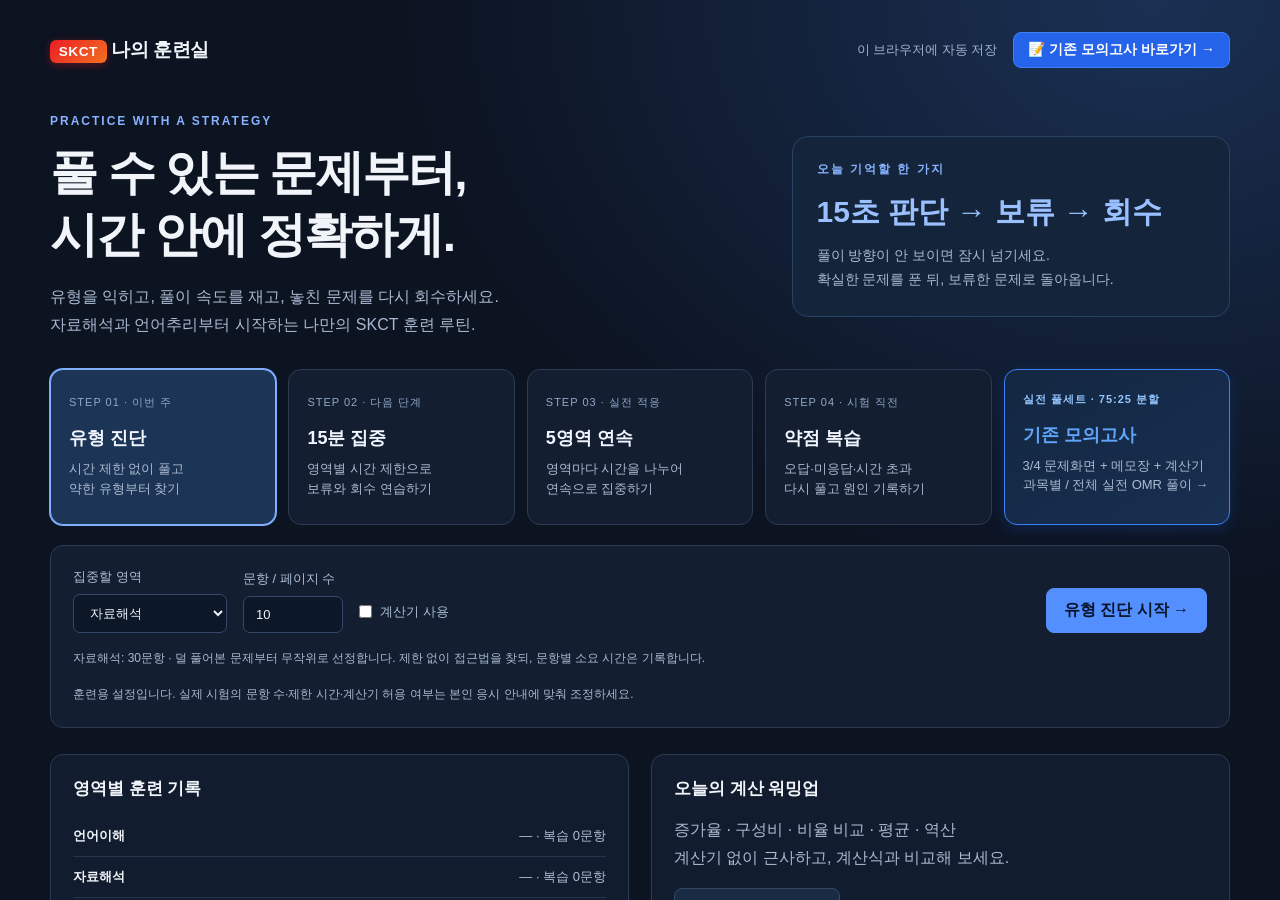
==== index.html @ 33e0b248 "feat: 메모장 옆 그림판(화이트보드) 탭 및 드로잉 기능 추가" ====
<!DOCTYPE html>
<html lang="ko">
<head>
  <meta charset="UTF-8">
  <meta name="viewport" content="width=device-width, initial-scale=1.0">
  <title>SKCT 훈련실 · 진단부터 시간 전략까지</title>
  <meta name="description" content="SKCT 유형 진단, 15분 집중 훈련, 문항별 풀이시간 기록과 보류·회수·오답 복습">
  <link rel="stylesheet" href="style.css">
  <link rel="stylesheet" href="training.css">
</head>
<body>
  <div id="app-container">
    <!-- Top Global Header -->
    <header id="main-header">
      <div class="header-left">
        <div class="logo-area">
          <span class="logo-badge">SKCT</span>
          <h1 class="logo-title">온라인 실전 풀이관</h1>
        </div>
        <div class="section-selector-wrapper">
          <label for="section-select" class="sr-only">과목 선택</label>
          <select id="section-select">
            <!-- Populated via JS -->
          </select>
        </div>
      </div>

      <div class="header-center">
        <div class="q-progress-badge">
          <span class="q-label">문제</span>
          <span id="current-q-num" class="q-number">01</span>
          <span class="q-total">/ <span id="total-q-num">48</span></span>
        </div>

        <div class="timer-card" id="timer-box">
          <span class="timer-icon">⏱️</span>
          <span id="timer-display" class="timer-digits">25:00</span>
          <button id="timer-toggle-btn" class="timer-btn" title="타이머 일시정지/시작">⏸️</button>
          <button id="timer-reset-btn" class="timer-btn" title="타이머 리셋">🔄</button>
        </div>
      </div>

      <div class="header-right">
        <button id="flag-btn" class="header-action-btn flag-btn" title="나중에 다시 볼 문제로 표시">
          <span class="flag-icon">★</span>
          <span class="flag-text">검토 표시</span>
        </button>

        <button id="omr-drawer-toggle" class="header-action-btn omr-toggle-btn">
          <span class="omr-icon">📋</span>
          <span>OMR 현황 (<span id="omr-answered-count">0</span>/<span id="omr-total-count">48</span>)</span>
        </button>

        <button id="submit-exam-btn" class="header-action-btn submit-btn">
          <span class="submit-icon">✅</span>
          <span>제출 및 자동 채점</span>
        </button>
      </div>
    </header>

    <!-- Main Workspace: 75% Left, 25% Right Split -->
    <main id="workspace">
      <!-- 75% Question Area -->
      <section id="question-panel" class="workspace-col-75">
        <!-- Question Toolbar -->
        <div class="q-top-bar">
          <div class="q-category-tag">
            <span id="q-category-text">언어이해 · 출제예상문제</span>
          </div>

          <div class="q-zoom-controls">
            <button id="zoom-out-btn" class="zoom-btn" title="축소">－</button>
            <span id="zoom-level-text">100%</span>
            <button id="zoom-in-btn" class="zoom-btn" title="확대">＋</button>
            <button id="zoom-fit-width" class="zoom-btn text-btn">너비 맞춤</button>
            <button id="zoom-fit-page" class="zoom-btn text-btn">원래 크기</button>
          </div>

          <div class="review-status-tag" id="review-status-tag" style="display: none;">
            <span id="review-status-badge" class="badge-result">정답 확인</span>
          </div>
        </div>

        <!-- Question Viewport -->
        <div id="q-viewport" class="q-viewport">
          <div id="q-image-container" class="q-image-container">
            <img id="question-image" src="" alt="SKCT 문제 이미지" loading="eager">
          </div>
        </div>

        <!-- Answer & Navigation Bar (Bottom of 75% area) -->
        <footer id="q-footer">
          <div class="omr-options-bar">
            <span class="omr-bar-title">정답 마킹:</span>
            <div class="options-group">
              <button class="opt-btn" data-val="1">
                <span class="opt-num">①</span>
                <span class="opt-key">키 1</span>
              </button>
              <button class="opt-btn" data-val="2">
                <span class="opt-num">②</span>
                <span class="opt-key">키 2</span>
              </button>
              <button class="opt-btn" data-val="3">
                <span class="opt-num">③</span>
                <span class="opt-key">키 3</span>
              </button>
              <button class="opt-btn" data-val="4">
                <span class="opt-num">④</span>
                <span class="opt-key">키 4</span>
              </button>
              <button class="opt-btn" data-val="5">
                <span class="opt-num">⑤</span>
                <span class="opt-key">키 5</span>
              </button>
            </div>
            <button id="clear-ans-btn" class="clear-ans-btn" title="답안 선택 해제 (Space/Delete)">답안 취소</button>
          </div>

          <div class="q-nav-actions">
            <button id="prev-q-btn" class="nav-btn prev-btn">
              <span class="nav-arrow">◀</span> 이전 문제
            </button>
            <button id="view-sol-btn" class="nav-btn sol-btn" style="display: none;">
              📖 상세 해설 보기
            </button>
            <button id="next-q-btn" class="nav-btn next-btn">
              다음 문제 <span class="nav-arrow">▶</span>
            </button>
          </div>
        </footer>
      </section>

      <!-- 25% Side Panel (Top: Notepad, Bottom: Calculator) -->
      <aside id="side-panel" class="workspace-col-25">
        <!-- Top Half: Notepad & Paint Canvas (메모장 & 그림판) -->
        <div id="notepad-container" class="side-half">
          <!-- Top Tab Bar: Memo vs Paint Switcher -->
          <div class="side-top-tabs" role="tablist">
            <button id="side-tab-memo" class="side-top-tab active" role="tab" aria-selected="true" aria-controls="memo-panel-view">
              📝 메모장
            </button>
            <button id="side-tab-paint" class="side-top-tab" role="tab" aria-selected="false" aria-controls="paint-panel-view">
              🎨 그림판
            </button>
          </div>

          <!-- Memo View Panel -->
          <div id="memo-panel-view" class="tool-view-panel">
            <div class="side-header">
              <div class="notepad-tabs">
                <button id="tab-q-memo" class="tab-btn active" data-tab="question">
                  📝 문제별 메모 (<span id="memo-q-num">1</span>)
                </button>
                <button id="tab-global-memo" class="tab-btn" data-tab="global">
                  📒 공통 연습장
                </button>
              </div>
              <div class="notepad-actions">
                <button id="notepad-font-dec" class="tool-icon-btn" title="글자 작게">A-</button>
                <button id="notepad-font-inc" class="tool-icon-btn" title="글자 크게">A+</button>
                <button id="notepad-copy-btn" class="tool-icon-btn" title="메모 복사">📋</button>
                <button id="notepad-clear-btn" class="tool-icon-btn" title="메모 지우기">🗑️</button>
              </div>
            </div>
            <div class="notepad-body">
              <textarea id="notepad-textarea" placeholder="여기에 풀이 과정, 조건 표, 메모를 자유롭게 작성하세요. (문제 이동 시 자동 저장됩니다)"></textarea>
            </div>
            <div class="side-footer-status">
              <span id="notepad-save-indicator" class="save-status">💾 자동 저장됨</span>
              <span id="notepad-char-count" class="char-count">0자</span>
            </div>
          </div>

          <!-- Paint / Drawing Board View Panel -->
          <div id="paint-panel-view" class="tool-view-panel" style="display: none;">
            <div class="paint-sub-header">
              <div class="paint-tabs">
                <button id="tab-q-paint" class="tab-btn active" data-tab="question">
                  🎯 문제별 (<span id="paint-q-num">1</span>)
                </button>
                <button id="tab-global-paint" class="tab-btn" data-tab="global">
                  📋 공통 스케치
                </button>
              </div>
              <div class="paint-quick-actions">
                <button id="paint-undo-btn" class="tool-icon-btn" title="되돌리기 (Ctrl+Z)">↩️ 되돌리기</button>
                <button id="paint-clear-btn" class="tool-icon-btn" title="전체 지우기">🗑️ 지우기</button>
              </div>
            </div>

            <div class="paint-toolbar">
              <div class="paint-tool-group">
                <button id="paint-tool-pen" class="paint-tool-btn active" data-tool="pen" title="펜 (P)">✏️</button>
                <button id="paint-tool-highlighter" class="paint-tool-btn" data-tool="highlighter" title="형광펜 (H)">🖍️</button>
                <button id="paint-tool-eraser" class="paint-tool-btn" data-tool="eraser" title="지우개 (E)">🧹</button>
              </div>

              <div class="paint-divider-v"></div>

              <div class="paint-colors-group">
                <button class="color-dot active" data-color="#0f172a" style="background:#0f172a;" title="검정"></button>
                <button class="color-dot" data-color="#2563eb" style="background:#2563eb;" title="파랑"></button>
                <button class="color-dot" data-color="#dc2626" style="background:#dc2626;" title="빨강"></button>
                <button class="color-dot" data-color="#facc15" style="background:#facc15;" title="형광노랑"></button>
                <button class="color-dot" data-color="#10b981" style="background:#10b981;" title="초록"></button>
              </div>

              <div class="paint-divider-v"></div>

              <div class="paint-sizes-group">
                <button class="size-btn" data-size="1.5" title="얇게">
                  <span class="size-indicator" style="width:3px; height:3px;"></span>
                </button>
                <button class="size-btn active" data-size="3" title="보통">
                  <span class="size-indicator" style="width:6px; height:6px;"></span>
                </button>
                <button class="size-btn" data-size="7" title="두껍게">
                  <span class="size-indicator" style="width:10px; height:10px;"></span>
                </button>
              </div>
            </div>

            <div class="paint-canvas-container" id="paint-canvas-wrapper">
              <canvas id="paint-canvas"></canvas>
            </div>

            <div class="side-footer-status">
              <span id="paint-save-indicator" class="save-status">💾 드로잉 자동 저장</span>
              <span id="paint-mode-label" class="char-count">✏️ 펜 · 3px</span>
            </div>
          </div>
        </div>

        <!-- Horizontal Resizer Divider -->
        <div class="side-divider" id="side-divider"></div>

        <!-- Bottom Half: Calculator (계산기) -->
        <div id="calculator-container" class="side-half">
          <div class="side-header calc-header">
            <div class="calc-title">
              <span class="calc-icon">🧮</span>
              <span>온라인 계산기</span>
              <span class="calc-numpad-badge" title="숫자패드(0~9) 및 수식(+ - * / Enter) 연동">⌨️ 키패드 연동</span>
            </div>
            <div class="calc-top-tools">
              <button id="calc-history-toggle" class="calc-small-btn" title="계산 기록 열기/닫기">📜 기록</button>
              <button id="calc-clear-history" class="calc-small-btn" title="기록 초기화">기록 삭제</button>
            </div>
          </div>

          <div class="calc-display-area">
            <div id="calc-expression" class="calc-expr">&nbsp;</div>
            <div id="calc-screen" class="calc-screen">0</div>
          </div>

          <!-- Calculator Keypad Grid -->
          <div class="calc-keypad">
            <!-- Row 1: Memory & Clear -->
            <button class="c-key op-key" data-action="mc">MC</button>
            <button class="c-key op-key" data-action="mr">MR</button>
            <button class="c-key op-key" data-action="m-plus">M+</button>
            <button class="c-key op-key" data-action="m-minus">M-</button>
            <button class="c-key clear-key" data-action="ce">CE</button>
            <button class="c-key clear-key" data-action="c">C</button>

            <!-- Row 2: Scientific & Div -->
            <button class="c-key fn-key" data-action="paren-open">(</button>
            <button class="c-key fn-key" data-action="paren-close">)</button>
            <button class="c-key fn-key" data-action="recip" title="역수 (1/x)">1/x</button>
            <button class="c-key fn-key" data-action="sqr" title="제곱 (x²)">x²</button>
            <button class="c-key fn-key" data-action="sqrt" title="제곱근 (√x)">√</button>
            <button class="c-key op-key" data-action="div">÷</button>

            <!-- Row 3: 7 8 9 Mult -->
            <button class="c-key num-key" data-val="7">7</button>
            <button class="c-key num-key" data-val="8">8</button>
            <button class="c-key num-key" data-val="9">9</button>
            <button class="c-key op-key" data-action="mult">×</button>
            <button class="c-key fn-key" data-action="pct">%</button>
            <button class="c-key clear-key" data-action="backspace">⌫</button>

            <!-- Row 4: 4 5 6 Sub -->
            <button class="c-key num-key" data-val="4">4</button>
            <button class="c-key num-key" data-val="5">5</button>
            <button class="c-key num-key" data-val="6">6</button>
            <button class="c-key op-key" data-action="sub">-</button>
            <button class="c-key num-key" data-val="00">00</button>
            <button class="c-key fn-key" data-action="neg">±</button>

            <!-- Row 5: 1 2 3 Add -->
            <button class="c-key num-key" data-val="1">1</button>
            <button class="c-key num-key" data-val="2">2</button>
            <button class="c-key num-key" data-val="3">3</button>
            <button class="c-key op-key" data-action="add">+</button>
            <button class="c-key num-key" data-val="0">0</button>
            <button class="c-key num-key" data-val=".">.</button>

            <!-- Equal Key spanning -->
            <button class="c-key equals-key" data-action="equals">=</button>
          </div>

          <!-- Slide-out Calculation History Tape -->
          <div id="calc-history-drawer" class="calc-history-drawer">
            <div class="history-title">계산 기록</div>
            <div id="calc-history-list" class="history-list">
              <div class="empty-history">계산 기록이 없습니다.</div>
            </div>
          </div>
        </div>
      </aside>
    </main>

    <!-- OMR Quick Navigation Drawer (Modal/Flyout) -->
    <div id="omr-drawer" class="omr-flyout">
      <div class="omr-drawer-header">
        <h3>📋 전체 문항 OMR 답안 현황</h3>
        <button id="close-omr-btn" class="close-btn">&times;</button>
      </div>
      <div class="omr-legend">
        <span class="legend-item"><span class="legend-dot answered"></span> 마킹 완료</span>
        <span class="legend-item"><span class="legend-dot unanswered"></span> 미응답</span>
        <span class="legend-item"><span class="legend-dot flagged"></span> 검토 표시</span>
      </div>
      <div id="omr-grid" class="omr-grid">
        <!-- Populated via JS -->
      </div>
      <div class="omr-drawer-footer">
        <button id="omr-submit-btn" class="btn-primary">시험 제출 및 자동 채점</button>
      </div>
    </div>

    <!-- Score & Auto-Grading Modal -->
    <div id="score-modal" class="modal-overlay">
      <div class="modal-card">
        <div class="modal-header">
          <h2>🎉 SKCT 자동 채점 결과 리포트</h2>
          <button id="close-score-modal-btn" class="close-btn">&times;</button>
        </div>

        <div class="score-summary-grid">
          <div class="score-card main-score">
            <div class="score-label">획득 점수</div>
            <div id="res-score-val" class="score-number">85</div>
            <div class="score-sub">100점 만점 기준</div>
          </div>
          <div class="score-card">
            <div class="score-label">정답 수</div>
            <div id="res-correct-count" class="score-number correct">34</div>
            <div class="score-sub">문항</div>
          </div>
          <div class="score-card">
            <div class="score-label">오답 수</div>
            <div id="res-wrong-count" class="score-number wrong">10</div>
            <div class="score-sub">문항</div>
          </div>
          <div class="score-card">
            <div class="score-label">미응답</div>
            <div id="res-unanswered-count" class="score-number unanswered">4</div>
            <div class="score-sub">문항</div>
          </div>
          <div class="score-card">
            <div class="score-label">정답률</div>
            <div id="res-accuracy-rate" class="score-number rate">77.3%</div>
            <div class="score-sub">정답 / 푼 문항</div>
          </div>
          <div class="score-card">
            <div class="score-label">소요 시간</div>
            <div id="res-time-spent" class="score-number time">18:42</div>
            <div class="score-sub">총 풀이 시간</div>
          </div>
        </div>

        <!-- Filter buttons for review -->
        <div class="review-filter-bar">
          <span class="filter-title">문항별 결과 확인:</span>
          <button class="filter-btn active" data-filter="all">전체 문항</button>
          <button class="filter-btn" data-filter="wrong">❌ 오답만 보기</button>
          <button class="filter-btn" data-filter="flagged">⭐ 검토 표시 문항</button>
        </div>

        <!-- Question Result Grid -->
        <div id="score-review-grid" class="score-review-grid">
          <!-- Populated via JS -->
        </div>

        <div class="modal-footer">
          <button id="btn-review-exam" class="btn-secondary">📖 문제 및 해설 검토하기</button>
          <button id="btn-retry-exam" class="btn-primary">🔄 다시 풀기 (새 시험)</button>
        </div>
      </div>
    </div>

    <!-- Solution / Explanation Modal -->
    <div id="solution-modal" class="modal-overlay">
      <div class="modal-card sol-modal-card">
        <div class="modal-header">
          <h2 id="sol-modal-title">📖 상세 해설 및 풀이</h2>
          <button id="close-sol-modal-btn" class="close-btn">&times;</button>
        </div>
        <div class="sol-modal-body">
          <div class="sol-correct-answer-banner">
            정답: <span id="sol-correct-num" class="sol-highlight">⑤번</span>
            <span class="sol-category" id="sol-category-name">언어이해 1번</span>
          </div>
          <div class="sol-image-wrapper">
            <img id="solution-image" src="" alt="해설 이미지">
          </div>
        </div>
        <div class="modal-footer">
          <button id="close-sol-btn" class="btn-secondary">닫기</button>
        </div>
      </div>
    </div>

  </div>

  <!-- Load Dataset -->
  <script src="data/skct_data.js"></script>
  <!-- Load App Logic -->
  <script src="training-core.js"></script>
  <script src="paint.js"></script>
  <script src="training.js"></script>
</body>
</html>
---- style.css ----
/* =======================================================
   SKCT Online Practice Web Application - Premium Design System
   ======================================================= */

:root {
  --bg-app: #0b0f19;
  --bg-card: #131b2e;
  --bg-card-alt: #1a243b;
  --bg-card-hover: #22304d;
  --border-color: #24324f;
  --border-light: #324468;
  
  --text-main: #f1f5f9;
  --text-muted: #94a3b8;
  --text-dim: #64748b;
  
  --primary: #3b82f6;
  --primary-hover: #2563eb;
  --primary-glow: rgba(59, 130, 246, 0.25);
  
  --sk-red: #ea1d24;
  --sk-orange: #f37021;
  --success: #10b981;
  --warning: #f59e0b;
  --danger: #ef4444;
  
  --font-base: 'Pretendard', -apple-system, BlinkMacSystemFont, 'Segoe UI', Roboto, sans-serif;
  --font-mono: 'JetBrains Mono', Consolas, Monaco, monospace;
  
  --header-height: 62px;
  --footer-height: 80px;
}

* {
  box-sizing: border-box;
  margin: 0;
  padding: 0;
}

html, body {
  width: 100vw;
  height: 100vh;
  overflow: hidden;
  font-family: var(--font-base);
  background-color: var(--bg-app);
  color: var(--text-main);
  -webkit-font-smoothing: antialiased;
}

#app-container {
  display: flex;
  flex-direction: column;
  width: 100vw;
  height: 100vh;
  overflow: hidden;
}

/* =======================================================
   1. GLOBAL HEADER
   ======================================================= */
#main-header {
  height: var(--header-height);
  background: rgba(15, 23, 42, 0.95);
  backdrop-filter: blur(12px);
  border-bottom: 1px solid var(--border-color);
  display: flex;
  align-items: center;
  justify-content: space-between;
  padding: 0 1.25rem;
  z-index: 50;
  gap: 1rem;
}

.header-left {
  display: flex;
  align-items: center;
  gap: 1rem;
}

.logo-area {
  display: flex;
  align-items: center;
  gap: 0.6rem;
}

.logo-badge {
  background: linear-gradient(135deg, var(--sk-red), var(--sk-orange));
  color: #fff;
  font-weight: 800;
  font-size: 0.85rem;
  padding: 0.25rem 0.55rem;
  border-radius: 6px;
  letter-spacing: 0.5px;
  box-shadow: 0 2px 8px rgba(234, 29, 36, 0.35);
}

.logo-title {
  font-size: 1.1rem;
  font-weight: 700;
  color: var(--text-main);
  letter-spacing: -0.3px;
  white-space: nowrap;
}

.section-selector-wrapper select {
  background: var(--bg-card);
  color: var(--text-main);
  border: 1px solid var(--border-color);
  padding: 0.5rem 0.85rem;
  border-radius: 8px;
  font-size: 0.9rem;
  font-weight: 600;
  cursor: pointer;
  outline: none;
  transition: all 0.2s ease;
}

.section-selector-wrapper select:hover,
.section-selector-wrapper select:focus {
  border-color: var(--primary);
  box-shadow: 0 0 0 3px var(--primary-glow);
}

.header-center {
  display: flex;
  align-items: center;
  gap: 1.2rem;
}

.q-progress-badge {
  background: var(--bg-card);
  border: 1px solid var(--border-color);
  padding: 0.4rem 0.85rem;
  border-radius: 20px;
  display: flex;
  align-items: center;
  gap: 0.3rem;
  font-size: 0.9rem;
}

.q-label {
  color: var(--text-dim);
  font-weight: 500;
}

.q-number {
  color: var(--primary);
  font-weight: 800;
  font-size: 1.05rem;
}

.q-total {
  color: var(--text-dim);
}

.timer-card {
  display: flex;
  align-items: center;
  gap: 0.5rem;
  background: var(--bg-card);
  border: 1px solid var(--border-color);
  padding: 0.35rem 0.85rem;
  border-radius: 20px;
  box-shadow: inset 0 1px 3px rgba(0,0,0,0.3);
}

.timer-digits {
  font-family: var(--font-mono);
  font-weight: 700;
  font-size: 1.1rem;
  color: var(--warning);
  letter-spacing: 0.5px;
}

.timer-digits.urgent {
  color: var(--danger);
  animation: pulse 1s infinite;
}

@keyframes pulse {
  0%, 100% { opacity: 1; }
  50% { opacity: 0.4; }
}

.timer-btn {
  background: none;
  border: none;
  cursor: pointer;
  font-size: 0.85rem;
  opacity: 0.75;
  transition: opacity 0.2s;
  padding: 2px 4px;
}

.timer-btn:hover {
  opacity: 1;
}

.header-right {
  display: flex;
  align-items: center;
  gap: 0.65rem;
}

.header-action-btn {
  display: flex;
  align-items: center;
  gap: 0.45rem;
  padding: 0.5rem 0.85rem;
  border-radius: 8px;
  font-size: 0.85rem;
  font-weight: 600;
  cursor: pointer;
  transition: all 0.2s ease;
  border: 1px solid transparent;
  white-space: nowrap;
}

.flag-btn {
  background: var(--bg-card);
  color: var(--text-muted);
  border-color: var(--border-color);
}

.flag-btn:hover {
  background: var(--bg-card-hover);
  color: var(--warning);
}

.flag-btn.active {
  background: rgba(245, 158, 11, 0.15);
  border-color: var(--warning);
  color: var(--warning);
}

.flag-btn.active .flag-icon {
  color: var(--warning);
}

.omr-toggle-btn {
  background: var(--bg-card);
  color: var(--text-main);
  border-color: var(--border-color);
}

.omr-toggle-btn:hover {
  border-color: var(--primary);
  color: var(--primary);
}

.submit-btn {
  background: linear-gradient(135deg, #2563eb, #1d4ed8);
  color: #fff;
  border-color: #3b82f6;
  box-shadow: 0 2px 8px rgba(37, 99, 235, 0.35);
}

.submit-btn:hover {
  background: linear-gradient(135deg, #1d4ed8, #1e40af);
  transform: translateY(-1px);
}

/* =======================================================
   2. MAIN WORKSPACE (75% : 25% HORIZONTAL SPLIT)
   ======================================================= */
#workspace {
  display: flex;
  flex: 1;
  height: calc(100vh - var(--header-height));
  width: 100vw;
  overflow: hidden;
}

/* 75% Question Panel */
.workspace-col-75 {
  flex: 0 0 75%;
  width: 75%;
  max-width: 75%;
  height: 100%;
  display: flex;
  flex-direction: column;
  background: #0d121f;
  border-right: 1px solid var(--border-color);
  position: relative;
}

/* 25% Side Panel (Top: Notepad, Bottom: Calculator) */
.workspace-col-25 {
  flex: 0 0 25%;
  width: 25%;
  max-width: 25%;
  height: 100%;
  display: flex;
  flex-direction: column;
  background: var(--bg-card);
  position: relative;
}

/* =======================================================
   3. QUESTION SCREEN (LEFT 75%)
   ======================================================= */
.q-top-bar {
  height: 44px;
  background: rgba(19, 27, 46, 0.8);
  border-bottom: 1px solid var(--border-color);
  display: flex;
  align-items: center;
  justify-content: space-between;
  padding: 0 1.25rem;
}

.q-category-tag {
  font-size: 0.85rem;
  font-weight: 600;
  color: var(--text-muted);
}

.q-zoom-controls {
  display: flex;
  align-items: center;
  gap: 0.4rem;
  background: var(--bg-app);
  border: 1px solid var(--border-color);
  border-radius: 6px;
  padding: 2px 6px;
}

.zoom-btn {
  background: none;
  border: none;
  color: var(--text-muted);
  cursor: pointer;
  padding: 2px 6px;
  border-radius: 4px;
  font-size: 0.85rem;
  transition: all 0.2s;
}

.zoom-btn:hover {
  background: var(--bg-card);
  color: var(--text-main);
}

.zoom-btn.text-btn {
  font-size: 0.75rem;
  font-weight: 500;
  border-left: 1px solid var(--border-color);
  padding-left: 8px;
}

#zoom-level-text {
  font-family: var(--font-mono);
  font-size: 0.8rem;
  color: var(--text-dim);
  min-width: 40px;
  text-align: center;
}

.badge-result {
  font-size: 0.75rem;
  font-weight: 700;
  padding: 3px 8px;
  border-radius: 4px;
}
.badge-result.correct { background: rgba(16, 185, 129, 0.2); color: var(--success); border: 1px solid var(--success); }
.badge-result.wrong { background: rgba(239, 68, 68, 0.2); color: var(--danger); border: 1px solid var(--danger); }

/* Question Viewport */
.q-viewport {
  flex: 1;
  overflow-y: auto;
  overflow-x: auto;
  display: flex;
  justify-content: center;
  align-items: flex-start;
  padding: 1.5rem;
  background: radial-gradient(circle at center, #111827 0%, #090d16 100%);
  position: relative;
}

.q-viewport::-webkit-scrollbar {
  width: 8px;
  height: 8px;
}
.q-viewport::-webkit-scrollbar-thumb {
  background: var(--border-color);
  border-radius: 4px;
}
.q-viewport::-webkit-scrollbar-thumb:hover {
  background: var(--border-light);
}

.q-image-container {
  background: #ffffff;
  border-radius: 8px;
  box-shadow: 0 10px 30px rgba(0, 0, 0, 0.6), 0 1px 3px rgba(0, 0, 0, 0.4);
  overflow: hidden;
  transition: transform 0.15s ease-out;
  transform-origin: top center;
  max-width: 900px;
  width: 100%;
}

.q-image-container img {
  display: block;
  width: 100%;
  height: auto;
  user-select: none;
}

/* Question Footer (OMR Marking & Navigation) */
#q-footer {
  height: var(--footer-height);
  background: rgba(15, 23, 42, 0.95);
  border-top: 1px solid var(--border-color);
  display: flex;
  align-items: center;
  justify-content: space-between;
  padding: 0 1.5rem;
  z-index: 10;
}

.omr-options-bar {
  display: flex;
  align-items: center;
  gap: 1rem;
}

.omr-bar-title {
  font-size: 0.9rem;
  font-weight: 700;
  color: var(--text-muted);
}

.options-group {
  display: flex;
  gap: 0.6rem;
}

.opt-btn {
  display: flex;
  flex-direction: column;
  align-items: center;
  justify-content: center;
  width: 52px;
  height: 52px;
  background: var(--bg-card);
  border: 2px solid var(--border-color);
  border-radius: 10px;
  color: var(--text-main);
  cursor: pointer;
  transition: all 0.15s cubic-bezier(0.4, 0, 0.2, 1);
  position: relative;
}

.opt-btn:hover {
  border-color: var(--primary);
  background: var(--bg-card-hover);
  transform: translateY(-2px);
}

.opt-btn.selected {
  background: linear-gradient(135deg, #2563eb, #1d4ed8);
  border-color: #60a5fa;
  box-shadow: 0 4px 12px rgba(37, 99, 235, 0.4);
  transform: translateY(-2px);
}

.opt-btn.selected .opt-num {
  color: #ffffff;
  font-weight: 800;
}

.opt-btn.selected .opt-key {
  color: #bfdbfe;
}

.opt-num {
  font-size: 1.3rem;
  font-weight: 700;
  line-height: 1;
}

.opt-key {
  font-size: 0.65rem;
  color: var(--text-dim);
  margin-top: 2px;
}

.clear-ans-btn {
  background: none;
  border: 1px solid var(--border-color);
  color: var(--text-dim);
  padding: 0.4rem 0.75rem;
  border-radius: 6px;
  font-size: 0.8rem;
  cursor: pointer;
  transition: all 0.2s;
}

.clear-ans-btn:hover {
  color: var(--danger);
  border-color: var(--danger);
  background: rgba(239, 68, 68, 0.1);
}

.q-nav-actions {
  display: flex;
  align-items: center;
  gap: 0.75rem;
}

.nav-btn {
  display: flex;
  align-items: center;
  gap: 0.5rem;
  padding: 0.65rem 1.25rem;
  border-radius: 8px;
  font-size: 0.9rem;
  font-weight: 700;
  cursor: pointer;
  transition: all 0.2s;
  border: 1px solid var(--border-color);
}

.prev-btn {
  background: var(--bg-card);
  color: var(--text-main);
}
.prev-btn:hover:not(:disabled) {
  background: var(--bg-card-hover);
  border-color: var(--border-light);
}

.next-btn {
  background: var(--primary);
  color: #fff;
  border-color: #60a5fa;
  box-shadow: 0 2px 8px var(--primary-glow);
}
.next-btn:hover:not(:disabled) {
  background: var(--primary-hover);
  transform: translateX(2px);
}

.sol-btn {
  background: rgba(16, 185, 129, 0.15);
  border-color: var(--success);
  color: var(--success);
}
.sol-btn:hover {
  background: rgba(16, 185, 129, 0.25);
}

.nav-btn:disabled {
  opacity: 0.35;
  cursor: not-allowed;
  pointer-events: none;
}

/* =======================================================
   4. SIDE PANEL (RIGHT 25% - NOTEPAD + CALCULATOR)
   ======================================================= */
.side-half {
  flex: 1 1 50%;
  height: 50%;
  display: flex;
  flex-direction: column;
  overflow: hidden;
}

.side-divider {
  height: 4px;
  background: var(--border-color);
  width: 100%;
  cursor: row-resize;
  transition: background 0.2s;
}
.side-divider:hover {
  background: var(--primary);
}

/* Top Main Tabs: Notepad vs Paint Canvas */
.side-top-tabs {
  display: flex;
  background: #0f172a;
  border-bottom: 1px solid var(--border-color);
  padding: 5px 8px 0;
  gap: 6px;
  flex-shrink: 0;
}

.side-top-tab {
  flex: 1;
  display: flex;
  align-items: center;
  justify-content: center;
  gap: 6px;
  background: rgba(30, 41, 59, 0.4);
  border: 1px solid transparent;
  border-bottom: none;
  border-radius: 8px 8px 0 0;
  padding: 7px 10px;
  font-size: 0.82rem;
  font-weight: 700;
  color: var(--text-dim);
  cursor: pointer;
  transition: all 0.18s ease;
  user-select: none;
}

.side-top-tab:hover {
  color: var(--text-main);
  background: rgba(30, 41, 59, 0.8);
}

.side-top-tab.active {
  color: #38bdf8;
  background: var(--bg-card);
  border-color: var(--border-color);
  position: relative;
  box-shadow: 0 -2px 8px rgba(0, 0, 0, 0.25);
}

.side-top-tab.active::after {
  content: '';
  position: absolute;
  top: -1px;
  left: 0;
  right: 0;
  height: 2.5px;
  background: linear-gradient(90deg, #38bdf8, #2563eb);
  border-radius: 8px 8px 0 0;
}

.tool-view-panel {
  flex: 1;
  display: flex;
  flex-direction: column;
  overflow: hidden;
  min-height: 0;
}

.side-header {
  height: 40px;
  background: var(--bg-card-alt);
  border-bottom: 1px solid var(--border-color);
  display: flex;
  align-items: center;
  justify-content: space-between;
  padding: 0 0.85rem;
}

/* Paint / Whiteboard Panel Styling */
.paint-sub-header {
  height: 38px;
  background: var(--bg-card-alt);
  border-bottom: 1px solid var(--border-color);
  display: flex;
  align-items: center;
  justify-content: space-between;
  padding: 0 0.85rem;
  flex-shrink: 0;
}

.paint-tabs {
  display: flex;
  gap: 0.35rem;
}

.paint-quick-actions {
  display: flex;
  align-items: center;
  gap: 0.3rem;
}

/* Paint Toolbar: Tools, Colors, Sizes */
.paint-toolbar {
  height: 40px;
  background: #111a2e;
  border-bottom: 1px solid var(--border-color);
  display: flex;
  align-items: center;
  padding: 0 0.65rem;
  gap: 0.5rem;
  flex-shrink: 0;
  overflow-x: auto;
}

.paint-toolbar::-webkit-scrollbar {
  display: none;
}

.paint-tool-group,
.paint-colors-group,
.paint-sizes-group {
  display: flex;
  align-items: center;
  gap: 4px;
}

.paint-divider-v {
  width: 1px;
  height: 20px;
  background: var(--border-color);
  margin: 0 2px;
  flex-shrink: 0;
}

.paint-tool-btn {
  background: transparent;
  border: 1px solid transparent;
  border-radius: 6px;
  padding: 3px 6px;
  font-size: 0.95rem;
  cursor: pointer;
  transition: all 0.15s ease;
  line-height: 1;
}

.paint-tool-btn:hover {
  background: rgba(255, 255, 255, 0.08);
}

.paint-tool-btn.active {
  background: var(--primary);
  border-color: #60a5fa;
  box-shadow: 0 0 8px var(--primary-glow);
}

/* Color Dots */
.color-dot {
  width: 18px;
  height: 18px;
  border-radius: 50%;
  border: 2px solid transparent;
  cursor: pointer;
  transition: transform 0.15s ease, border-color 0.15s ease;
  padding: 0;
  flex-shrink: 0;
}

.color-dot:hover {
  transform: scale(1.18);
}

.color-dot.active {
  transform: scale(1.22);
  border-color: #ffffff !important;
  box-shadow: 0 0 6px rgba(255, 255, 255, 0.6);
}

/* Size Buttons */
.size-btn {
  width: 22px;
  height: 22px;
  display: flex;
  align-items: center;
  justify-content: center;
  background: transparent;
  border: 1px solid transparent;
  border-radius: 4px;
  cursor: pointer;
  padding: 0;
}

.size-btn:hover {
  background: rgba(255, 255, 255, 0.08);
}

.size-btn.active {
  background: var(--bg-card);
  border-color: var(--primary);
}

.size-indicator {
  background: #cbd5e1;
  border-radius: 50%;
  display: inline-block;
}

.size-btn.active .size-indicator {
  background: #38bdf8;
}

/* Canvas Area */
.paint-canvas-container {
  flex: 1;
  width: 100%;
  min-height: 0;
  position: relative;
  overflow: hidden;
  background: #ffffff;
  background-image: radial-gradient(#e2e8f0 1.2px, transparent 1.2px);
  background-size: 16px 16px;
  cursor: crosshair;
  user-select: none;
  touch-action: none;
}

#paint-canvas {
  position: absolute;
  top: 0;
  left: 0;
  width: 100%;
  height: 100%;
  touch-action: none;
}

.save-status.saved {
  color: #38bdf8;
  font-weight: 700;
  transition: all 0.2s;
}

/* --- Notepad (메모장) --- */
.notepad-tabs {
  display: flex;
  gap: 0.35rem;
}

.tab-btn {
  background: none;
  border: none;
  color: var(--text-dim);
  font-size: 0.8rem;
  font-weight: 600;
  padding: 0.35rem 0.6rem;
  border-radius: 6px;
  cursor: pointer;
  transition: all 0.2s;
}

.tab-btn:hover {
  color: var(--text-main);
}

.tab-btn.active {
  background: var(--bg-card);
  color: var(--primary);
  border: 1px solid var(--border-color);
}

.notepad-actions {
  display: flex;
  align-items: center;
  gap: 0.3rem;
}

.tool-icon-btn {
  background: none;
  border: 1px solid transparent;
  color: var(--text-muted);
  border-radius: 4px;
  padding: 2px 5px;
  font-size: 0.75rem;
  cursor: pointer;
  transition: all 0.2s;
}

.tool-icon-btn:hover {
  background: var(--bg-card);
  border-color: var(--border-color);
  color: var(--text-main);
}

.notepad-body {
  flex: 1;
  padding: 0.5rem;
  background: #0f172a;
}

#notepad-textarea {
  width: 100%;
  height: 100%;
  background: transparent;
  border: none;
  outline: none;
  resize: none;
  color: #e2e8f0;
  font-family: var(--font-mono);
  font-size: 0.88rem;
  line-height: 1.5;
  padding: 0.5rem;
}

#notepad-textarea::placeholder {
  color: #475569;
}

.side-footer-status {
  height: 24px;
  background: var(--bg-card-alt);
  border-top: 1px solid var(--border-color);
  display: flex;
  align-items: center;
  justify-content: space-between;
  padding: 0 0.85rem;
  font-size: 0.7rem;
  color: var(--text-dim);
}

.save-status {
  color: var(--success);
}

/* --- Calculator (계산기) --- */
.calc-header {
  border-top: 1px solid var(--border-color);
}

.calc-title {
  display: flex;
  align-items: center;
  gap: 0.4rem;
  font-size: 0.8rem;
  font-weight: 700;
  color: var(--text-muted);
}

.calc-top-tools {
  display: flex;
  gap: 0.35rem;
}

.calc-small-btn {
  background: var(--bg-card);
  border: 1px solid var(--border-color);
  color: var(--text-dim);
  font-size: 0.7rem;
  padding: 2px 6px;
  border-radius: 4px;
  cursor: pointer;
  transition: all 0.2s;
}

.calc-small-btn:hover {
  color: var(--text-main);
  border-color: var(--border-light);
}

.calc-display-area {
  background: #080c14;
  padding: 0.5rem 0.85rem;
  border-bottom: 1px solid var(--border-color);
  text-align: right;
  box-shadow: inset 0 2px 6px rgba(0,0,0,0.5);
}

.calc-expr {
  font-family: var(--font-mono);
  font-size: 0.75rem;
  color: var(--text-dim);
  min-height: 1rem;
  overflow: hidden;
  text-overflow: ellipsis;
  white-space: nowrap;
}

.calc-screen {
  font-family: var(--font-mono);
  font-size: 1.45rem;
  font-weight: 700;
  color: #38bdf8;
  letter-spacing: 0.5px;
  overflow: hidden;
  text-overflow: ellipsis;
  white-space: nowrap;
}

.calc-keypad {
  flex: 1;
  display: grid;
  grid-template-columns: repeat(6, 1fr);
  gap: 4px;
  padding: 6px;
  background: #0d1322;
}

.c-key {
  border: none;
  border-radius: 6px;
  font-family: var(--font-base);
  font-size: 0.85rem;
  font-weight: 600;
  cursor: pointer;
  transition: all 0.1s ease;
  display: flex;
  align-items: center;
  justify-content: center;
  user-select: none;
}

.c-key:active {
  transform: scale(0.95);
}

/* Key Colors */
.num-key {
  background: #1e293b;
  color: #f8fafc;
}
.num-key:hover {
  background: #334155;
}

.op-key {
  background: #25334d;
  color: #38bdf8;
}
.op-key:hover {
  background: #334668;
}

.fn-key {
  background: #1a2336;
  color: #94a3b8;
  font-size: 0.78rem;
}
.fn-key:hover {
  background: #273550;
  color: #e2e8f0;
}

.clear-key {
  background: #3b1d24;
  color: #f87171;
}
.clear-key:hover {
  background: #50232e;
}

.equals-key {
  grid-column: span 6;
  background: linear-gradient(135deg, #2563eb, #1d4ed8);
  color: #fff;
  font-size: 1.1rem;
  font-weight: 800;
  margin-top: 2px;
  height: 32px;
  box-shadow: 0 2px 6px rgba(37, 99, 235, 0.35);
}
.equals-key:hover {
  background: linear-gradient(135deg, #1d4ed8, #1e40af);
}

/* Keypad Active Animation when typed via Keyboard/Numpad */
.c-key.key-active {
  transform: scale(0.91) !important;
  filter: brightness(1.6) !important;
  box-shadow: 0 0 10px rgba(56, 189, 248, 0.7) !important;
}

#calculator-container {
  transition: box-shadow 0.2s ease, border-color 0.2s ease;
}

#calculator-container.calc-active {
  box-shadow: inset 0 0 0 2px rgba(59, 130, 246, 0.4);
}

.calc-numpad-badge {
  font-size: 0.68rem;
  font-weight: 600;
  background: rgba(56, 189, 248, 0.12);
  color: #38bdf8;
  border: 1px solid rgba(56, 189, 248, 0.3);
  padding: 1px 6px;
  border-radius: 4px;
  letter-spacing: -0.2px;
}

/* Slide-out History Tape */
.calc-history-drawer {
  position: absolute;
  bottom: 0;
  left: 0;
  right: 0;
  height: 50%;
  background: rgba(15, 23, 42, 0.98);
  border-top: 1px solid var(--border-color);
  padding: 0.75rem;
  display: flex;
  flex-direction: column;
  z-index: 20;
  transform: translateY(100%);
  transition: transform 0.25s cubic-bezier(0.4, 0, 0.2, 1);
  box-shadow: 0 -4px 16px rgba(0,0,0,0.5);
}

.calc-history-drawer.open {
  transform: translateY(0);
}

.history-title {
  font-size: 0.8rem;
  font-weight: 700;
  color: var(--text-muted);
  margin-bottom: 0.5rem;
  padding-bottom: 0.35rem;
  border-bottom: 1px solid var(--border-color);
}

.history-list {
  flex: 1;
  overflow-y: auto;
  display: flex;
  flex-direction: column;
  gap: 0.5rem;
}

.history-item {
  background: var(--bg-card);
  padding: 0.4rem 0.6rem;
  border-radius: 4px;
  font-family: var(--font-mono);
  font-size: 0.8rem;
  cursor: pointer;
  transition: background 0.2s;
}

.history-item:hover {
  background: var(--bg-card-hover);
}

.hist-expr {
  color: var(--text-dim);
  font-size: 0.72rem;
}

.hist-res {
  color: #38bdf8;
  font-weight: 700;
  text-align: right;
}

.empty-history {
  color: var(--text-dim);
  font-size: 0.75rem;
  text-align: center;
  margin-top: 2rem;
}

/* =======================================================
   5. MODALS & FLYOUTS
   ======================================================= */
/* OMR Flyout Drawer */
.omr-flyout {
  position: fixed;
  top: var(--header-height);
  right: 0;
  width: 380px;
  height: calc(100vh - var(--header-height));
  background: rgba(15, 23, 42, 0.98);
  backdrop-filter: blur(12px);
  border-left: 1px solid var(--border-color);
  box-shadow: -10px 0 30px rgba(0, 0, 0, 0.7);
  display: flex;
  flex-direction: column;
  z-index: 60;
  transform: translateX(100%);
  transition: transform 0.3s cubic-bezier(0.4, 0, 0.2, 1);
}

.omr-flyout.open {
  transform: translateX(0);
}

.omr-drawer-header {
  height: 52px;
  border-bottom: 1px solid var(--border-color);
  display: flex;
  align-items: center;
  justify-content: space-between;
  padding: 0 1.25rem;
}

.omr-drawer-header h3 {
  font-size: 1rem;
  font-weight: 700;
}

.close-btn {
  background: none;
  border: none;
  color: var(--text-dim);
  font-size: 1.5rem;
  cursor: pointer;
  transition: color 0.2s;
}
.close-btn:hover {
  color: var(--text-main);
}

.omr-legend {
  display: flex;
  justify-content: space-around;
  padding: 0.65rem;
  background: var(--bg-card);
  border-bottom: 1px solid var(--border-color);
  font-size: 0.75rem;
  color: var(--text-muted);
}

.legend-item {
  display: flex;
  align-items: center;
  gap: 0.35rem;
}

.legend-dot {
  width: 10px;
  height: 10px;
  border-radius: 50%;
}
.legend-dot.answered { background: var(--primary); }
.legend-dot.unanswered { background: var(--border-color); }
.legend-dot.flagged { background: var(--warning); }

.omr-grid {
  flex: 1;
  overflow-y: auto;
  padding: 1rem;
  display: grid;
  grid-template-columns: repeat(5, 1fr);
  gap: 0.5rem;
}

.omr-item {
  height: 48px;
  background: var(--bg-card);
  border: 1px solid var(--border-color);
  border-radius: 8px;
  display: flex;
  flex-direction: column;
  align-items: center;
  justify-content: center;
  cursor: pointer;
  transition: all 0.15s;
  position: relative;
}

.omr-item:hover {
  border-color: var(--primary);
  transform: scale(1.04);
}

.omr-item.current {
  border-color: #60a5fa;
  box-shadow: 0 0 0 2px var(--primary-glow);
}

.omr-item.answered {
  background: rgba(37, 99, 235, 0.2);
  border-color: var(--primary);
}
.omr-item.answered .omr-item-ans {
  color: #60a5fa;
  font-weight: 700;
}

.omr-item.flagged::after {
  content: '★';
  position: absolute;
  top: 2px;
  right: 3px;
  font-size: 0.65rem;
  color: var(--warning);
}

.omr-item-num {
  font-size: 0.75rem;
  color: var(--text-dim);
}

.omr-item-ans {
  font-size: 0.85rem;
  font-weight: 600;
  color: var(--text-muted);
}

.omr-drawer-footer {
  padding: 1rem;
  border-top: 1px solid var(--border-color);
}

.btn-primary {
  width: 100%;
  background: linear-gradient(135deg, #2563eb, #1d4ed8);
  color: #fff;
  border: none;
  padding: 0.8rem;
  border-radius: 8px;
  font-weight: 700;
  font-size: 0.95rem;
  cursor: pointer;
  transition: all 0.2s;
  box-shadow: 0 4px 12px var(--primary-glow);
}
.btn-primary:hover {
  background: linear-gradient(135deg, #1d4ed8, #1e40af);
}

.btn-secondary {
  width: 100%;
  background: var(--bg-card-alt);
  color: var(--text-main);
  border: 1px solid var(--border-color);
  padding: 0.8rem;
  border-radius: 8px;
  font-weight: 700;
  font-size: 0.95rem;
  cursor: pointer;
  transition: all 0.2s;
}
.btn-secondary:hover {
  background: var(--bg-card-hover);
}

/* Modal Overlay & Cards */
.modal-overlay {
  position: fixed;
  inset: 0;
  background: rgba(0, 0, 0, 0.75);
  backdrop-filter: blur(8px);
  display: flex;
  align-items: center;
  justify-content: center;
  z-index: 100;
  opacity: 0;
  pointer-events: none;
  transition: opacity 0.25s ease;
}

.modal-overlay.open {
  opacity: 1;
  pointer-events: auto;
}

.modal-card {
  background: var(--bg-card);
  border: 1px solid var(--border-light);
  border-radius: 16px;
  width: 90%;
  max-width: 820px;
  max-height: 85vh;
  display: flex;
  flex-direction: column;
  overflow: hidden;
  box-shadow: 0 25px 50px -12px rgba(0, 0, 0, 0.75);
  transform: scale(0.95);
  transition: transform 0.25s ease;
}

.modal-overlay.open .modal-card {
  transform: scale(1);
}

.modal-header {
  padding: 1.25rem 1.5rem;
  border-bottom: 1px solid var(--border-color);
  display: flex;
  align-items: center;
  justify-content: space-between;
}

.modal-header h2 {
  font-size: 1.25rem;
  font-weight: 700;
}

/* Score Summary */
.score-summary-grid {
  display: grid;
  grid-template-columns: repeat(6, 1fr);
  gap: 0.75rem;
  padding: 1.25rem 1.5rem;
  background: #0d1322;
  border-bottom: 1px solid var(--border-color);
}

.score-card {
  background: var(--bg-card);
  border: 1px solid var(--border-color);
  border-radius: 10px;
  padding: 0.85rem 0.5rem;
  text-align: center;
}

.score-card.main-score {
  background: linear-gradient(135deg, rgba(37, 99, 235, 0.2), rgba(29, 78, 216, 0.1));
  border-color: var(--primary);
}

.score-label {
  font-size: 0.75rem;
  color: var(--text-dim);
  margin-bottom: 0.3rem;
}

.score-number {
  font-family: var(--font-mono);
  font-size: 1.4rem;
  font-weight: 800;
  color: var(--text-main);
}
.score-number.correct { color: var(--success); }
.score-number.wrong { color: var(--danger); }
.score-number.unanswered { color: var(--text-dim); }
.score-number.rate { color: #38bdf8; }
.score-number.time { color: var(--warning); font-size: 1.2rem; }

.score-sub {
  font-size: 0.65rem;
  color: var(--text-dim);
  margin-top: 0.2rem;
}

/* Review Filter */
.review-filter-bar {
  display: flex;
  align-items: center;
  gap: 0.5rem;
  padding: 0.75rem 1.5rem;
  background: var(--bg-card-alt);
  border-bottom: 1px solid var(--border-color);
}

.filter-title {
  font-size: 0.85rem;
  font-weight: 600;
  color: var(--text-muted);
}

.filter-btn {
  background: var(--bg-card);
  border: 1px solid var(--border-color);
  color: var(--text-dim);
  padding: 0.35rem 0.75rem;
  border-radius: 6px;
  font-size: 0.8rem;
  cursor: pointer;
  transition: all 0.2s;
}

.filter-btn.active {
  background: var(--primary);
  color: #fff;
  border-color: var(--primary);
}

/* Score Review Grid */
.score-review-grid {
  flex: 1;
  overflow-y: auto;
  padding: 1.25rem 1.5rem;
  display: grid;
  grid-template-columns: repeat(auto-fill, minmax(130px, 1fr));
  gap: 0.6rem;
}

.res-q-card {
  background: var(--bg-card-alt);
  border: 1px solid var(--border-color);
  border-radius: 8px;
  padding: 0.6rem;
  display: flex;
  flex-direction: column;
  gap: 0.3rem;
  cursor: pointer;
  transition: all 0.15s;
}

.res-q-card:hover {
  transform: translateY(-2px);
  border-color: var(--border-light);
}

.res-q-card.correct {
  border-color: rgba(16, 185, 129, 0.4);
  background: rgba(16, 185, 129, 0.08);
}

.res-q-card.wrong {
  border-color: rgba(239, 68, 68, 0.4);
  background: rgba(239, 68, 68, 0.08);
}

.res-q-header {
  display: flex;
  justify-content: space-between;
  align-items: center;
  font-size: 0.75rem;
  font-weight: 700;
}

.res-status-icon {
  font-size: 0.85rem;
}
.res-q-card.correct .res-status-icon { color: var(--success); }
.res-q-card.wrong .res-status-icon { color: var(--danger); }
.res-q-card.unanswered .res-status-icon { color: var(--text-dim); }

.res-q-answers {
  display: flex;
  justify-content: space-between;
  font-size: 0.75rem;
  font-family: var(--font-mono);
}

.modal-footer {
  padding: 1rem 1.5rem;
  border-top: 1px solid var(--border-color);
  display: flex;
  gap: 0.75rem;
}

/* Solution Modal */
.sol-modal-card {
  max-width: 950px;
  height: 85vh;
}

.sol-modal-body {
  flex: 1;
  overflow-y: auto;
  padding: 1.25rem;
  background: #090d16;
  display: flex;
  flex-direction: column;
  gap: 1rem;
}

.sol-correct-answer-banner {
  background: var(--bg-card);
  border: 1px solid var(--border-color);
  padding: 0.75rem 1.25rem;
  border-radius: 8px;
  display: flex;
  align-items: center;
  gap: 1rem;
  font-size: 1rem;
  font-weight: 700;
}

.sol-highlight {
  color: var(--success);
  font-size: 1.2rem;
}

.sol-category {
  margin-left: auto;
  font-size: 0.85rem;
  color: var(--text-dim);
}

.sol-image-wrapper {
  background: #ffffff;
  border-radius: 8px;
  overflow: hidden;
  box-shadow: 0 4px 16px rgba(0,0,0,0.5);
}

.sol-image-wrapper img {
  display: block;
  width: 100%;
  height: auto;
}

.sr-only {
  position: absolute;
  width: 1px;
  height: 1px;
  padding: 0;
  margin: -1px;
  overflow: hidden;
  clip: rect(0, 0, 0, 0);
  border: 0;
}
---- training.css ----
/* Training workspace: calm surfaces, a clear start, and a persistent coach. */
[hidden] { display: none !important; }
:root { --primary:#4d8dff; --text-dim:#95a5be; --bg-app:#0c1321; }
button,select,input,textarea { font:inherit; }
button { cursor:pointer; }
button:focus-visible,select:focus-visible,input:focus-visible,textarea:focus-visible { outline:3px solid #7eabff; outline-offset:3px; }
.home { height:100dvh; overflow:auto; background:radial-gradient(ellipse at 90% 0%,#1a3053,transparent 46%),#0c1321; padding:32px max(24px,calc((100vw - 1180px)/2)); }
.home-nav { display:flex; justify-content:space-between; align-items:center; margin-bottom:46px; gap:16px; }
.home-brand { font-weight:750; letter-spacing:-.5px; font-size:19px; }
.home-mode-links { display:flex; align-items:center; gap:16px; }
.home-mode-links a { text-decoration:none; white-space:nowrap; font-size:14px; }
.eyebrow { font-size:12px; letter-spacing:2px; color:#88b2ff; font-weight:700; margin-bottom:14px; }
.home h1 { font-size:clamp(30px,4vw,48px); line-height:1.3; letter-spacing:-1.8px; margin-bottom:16px; }
.home p { color:#a9b9d0; line-height:1.75; }
.home-hero { display:grid; grid-template-columns:1.6fr 1fr; gap:40px; margin-bottom:30px; }
.strategy-card { background:#14243a; border:1px solid #294363; border-radius:16px; padding:24px; align-self:center; }
.strategy-card strong { font-size:30px; color:#9ac0ff; }
.strategy-card p { margin-top:10px; font-size:14px; }
.mode-grid { display:grid; grid-template-columns:repeat(auto-fit, minmax(200px, 1fr)); gap:12px; margin:28px 0 20px; }
.mode-card { text-align:left; padding:22px 18px; border-radius:13px; border:1px solid #2b3b54; background:#131f31; color:#f0f5ff; min-height:156px; transition:all .2s ease; }
.mode-card:hover { transform:translateY(-2px); border-color:#4a6894; }
.mode-card[aria-pressed=true] { border-color:#81aeff; background:#1c3456; box-shadow:0 0 0 1px #81aeff; }
.mode-card small { display:block; color:#91a8c8; margin-bottom:16px; font-size:11px; letter-spacing:1px; }
.mode-card b { display:block; font-size:18px; margin-bottom:9px; }
.mode-card span { color:#acbbd1; font-size:13px; line-height:1.5; }
.mode-card-exam { text-decoration:none; border-color:#3b82f6 !important; background:linear-gradient(145deg, #132742, #182f50) !important; box-shadow:0 4px 14px rgba(37,99,235,0.2); }
.mode-card-exam:hover { border-color:#60a5fa !important; background:linear-gradient(145deg, #19355e, #1f3d68) !important; box-shadow:0 6px 20px rgba(37,99,235,0.3); }
.mode-card-exam b { color:#60a5fa !important; }
.mode-card-exam small { color:#93c5fd !important; font-weight:700; }
.setup { padding:22px; border:1px solid #2b3b54; border-radius:13px; background:#131f31; }
.setup-fields { display:flex; gap:16px; align-items:end; flex-wrap:wrap; }
.setup label { display:flex; flex-direction:column; gap:8px; color:#adbed5; font-size:13px; }
.setup select,.setup input,.review-form select,.review-form textarea { background:#0c1727; color:#edf4ff; border:1px solid #354967; border-radius:7px; padding:10px 12px; }
.setup input[type=number] { width:100px; }
.setup .check-label { flex-direction:row; align-items:center; padding:12px 0; }
.action { padding:11px 17px; border:1px solid #354967; border-radius:8px; background:#1a2b44; color:#edf4ff; font-weight:650; }
.action.primary { background:#548fff; color:#07142a; border-color:#548fff; }
.action:disabled { opacity:.4; cursor:default; }
.setup .primary { margin-left:auto; }
.setup-note { margin-top:15px; font-size:12px; }
.home-bottom { display:grid; grid-template-columns:1fr 1fr; gap:22px; margin:26px 0; }
.home-panel { padding:22px; border:1px solid #2b3b54; border-radius:13px; background:#111d2e; }
.home-panel h2 { font-size:17px; margin-bottom:16px; }
.stats-row { display:flex; justify-content:space-between; gap:12px; padding:11px 0; border-bottom:1px solid #23344c; font-size:13px; }
.stats-row span { color:#b0bfd4; }
.notice { color:#f3c979 !important; font-size:13px; }
.home-links { display:flex; flex-wrap:wrap; gap:10px; }
#app-container { height:100dvh; }
#main-header { height:auto; min-height:62px; flex-wrap:wrap; padding:10px 16px; gap:12px; }
.logo-title { font-size:15px; }
.header-action-btn { padding:8px 10px; }
#workspace { height:auto; min-height:0; width:100%; }
.workspace-col-75 { flex:1; width:auto; max-width:none; min-width:0; }
.workspace-col-25 { flex:0 0 340px; width:340px; max-width:none; }
.coach { display:flex; align-items:center; gap:16px; flex-wrap:wrap; padding:10px 18px; background:#142640; border-bottom:1px solid #335075; font-size:13px; }
.coach strong { color:#a6c8ff; }
.coach .coach-message { flex:1; min-width:190px; }
.coach.is-late { background:#3b2d1b; border-color:#76582e; }
.coach.is-late strong { color:#ffd38b; }
.coach button { font-size:12px; padding:7px 11px; }
.q-top-bar { flex-shrink:0; min-height:44px; height:auto; gap:12px; padding:10px 18px; flex-wrap:wrap; }
.q-viewport { min-height:0; }
.q-image-container { flex-shrink:0; }
#q-footer { flex-shrink:0; height:auto; min-height:80px; gap:12px; flex-wrap:wrap; padding:12px 18px; }
.omr-options-bar { gap:10px; }
.options-group { gap:7px; }
.opt-btn { width:42px; height:44px; }
.opt-btn:disabled { opacity:.5; cursor:default; }
.q-nav-actions { gap:6px; }
.nav-btn { padding:10px; font-size:13px; }
.side-header { height:auto; min-height:40px; padding:8px; gap:6px; flex-wrap:wrap; }
.notepad-body { min-height:110px; }
.calc-numpad-badge { display:none; }
.calc-blocked { padding:28px 22px; color:#b5c4d9; line-height:1.8; }
.review-form { padding:14px; border-bottom:1px solid #304761; display:grid; gap:9px; background:#192b43; font-size:12px; }
.review-form textarea { min-height:65px; resize:vertical; }
.review-form label { display:grid; gap:6px; }
.manual-answer { display:flex; align-items:center; gap:8px; font-size:13px; flex-wrap:wrap; }
.manual-answer textarea { padding:10px; background:#132037; color:#eef5ff; border:1px solid #35506f; border-radius:7px; min-height:45px; }
.pause-cover { position:absolute; inset:0; display:grid; place-content:center; text-align:center; gap:15px; background:#101d30; z-index:30; }
.pause-cover p { color:#abc0dc; font-size:14px; }
.modal-overlay { z-index:100; }
.modal-overlay:not(.open),.omr-flyout:not(.open),.calc-history-drawer:not(.open) { visibility:hidden; }
.modal-overlay.open,.omr-flyout.open,.calc-history-drawer.open { visibility:visible; }
.modal-card { max-height:90dvh; overflow:auto; }
.report-insight { margin:0 24px 18px; padding:15px; border:1px solid #345479; border-radius:9px; font-size:13px; line-height:1.8; color:#bcd3ef; }
.res-q-card { text-align:left; color:inherit; border:1px solid #304561; }
.res-q-card small { display:block; margin-top:7px; color:#b5c3d8; }
.resume-banner { display:flex; align-items:center; justify-content:space-between; gap:16px; padding:15px 20px; border:1px solid #4a6b99; border-radius:10px; margin:20px 0; background:#1a304f; }
.drill-body { padding:24px; display:grid; gap:16px; }
.drill-body input { padding:12px; background:#111e32; border:1px solid #44618b; color:#fff; border-radius:8px; }
.muted { color:#a1b3cb; font-size:13px; line-height:1.7; }
.score-summary-grid { grid-template-columns:repeat(3,1fr); }
@media(max-width:1100px) { .home-hero {gap:20px;} .workspace-col-25 {flex-basis:290px;width:290px;} .header-center {gap:10px;} .logo-title,.omr-bar-title {display:none;} }
@media(max-width:760px) {
 .home {padding:22px 16px;} .home-nav {margin-bottom:30px;} .home-hero,.home-bottom {grid-template-columns:1fr;} .mode-grid {grid-template-columns:repeat(2,1fr);} .strategy-card {padding:18px;}
 .setup .primary {margin-left:0;width:100%;} .setup-fields {gap:12px;} .home-nav .muted {display:none;}
 #app-container {overflow:auto;} #workspace {flex-direction:column;overflow:visible;flex:none;} .workspace-col-75 {height:75dvh;min-height:560px;flex:none;width:100%;} .workspace-col-25 {flex:none;width:100%;height:auto;}
 .side-half {height:320px;flex:none;} #notepad-container {height:360px;} .coach {gap:9px;} .header-right {flex-wrap:wrap;} .header-center {margin-left:auto;} .q-nav-actions {margin-left:auto;}
 .modal-card {width:96%;} .score-summary-grid {grid-template-columns:repeat(2,1fr);} .q-progress-badge {display:none;} .notepad-body {min-height:0;}
}
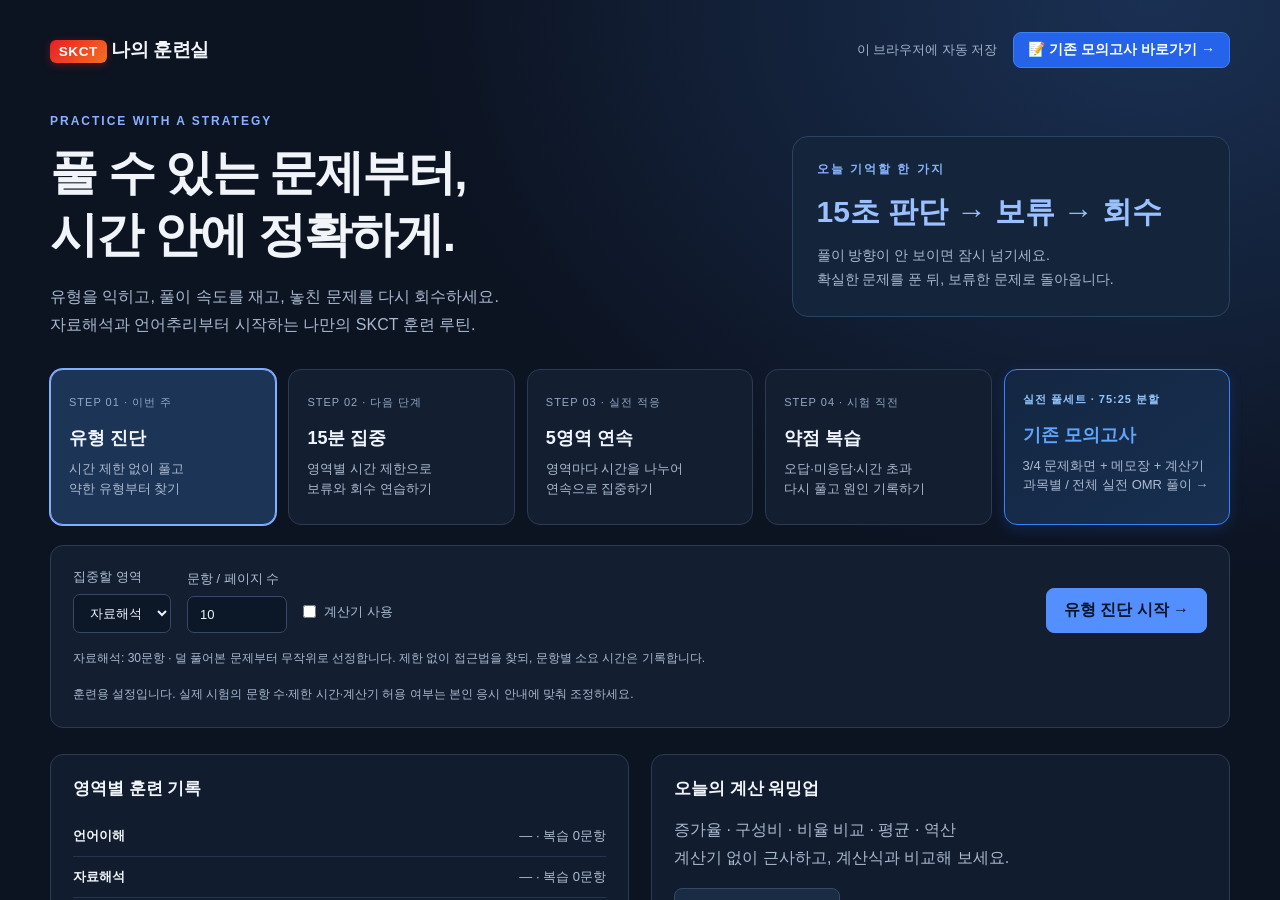
==== commit 4d968a03: "feat: 한 페이지 내 복수 문항 개별 OMR 마킹 및 정확한 자동 채점 지원" ====
--- a/index.html
+++ b/index.html
@@ -90,31 +90,8 @@
 
         <!-- Answer & Navigation Bar (Bottom of 75% area) -->
         <footer id="q-footer">
-          <div class="omr-options-bar">
-            <span class="omr-bar-title">정답 마킹:</span>
-            <div class="options-group">
-              <button class="opt-btn" data-val="1">
-                <span class="opt-num">①</span>
-                <span class="opt-key">키 1</span>
-              </button>
-              <button class="opt-btn" data-val="2">
-                <span class="opt-num">②</span>
-                <span class="opt-key">키 2</span>
-              </button>
-              <button class="opt-btn" data-val="3">
-                <span class="opt-num">③</span>
-                <span class="opt-key">키 3</span>
-              </button>
-              <button class="opt-btn" data-val="4">
-                <span class="opt-num">④</span>
-                <span class="opt-key">키 4</span>
-              </button>
-              <button class="opt-btn" data-val="5">
-                <span class="opt-num">⑤</span>
-                <span class="opt-key">키 5</span>
-              </button>
-            </div>
-            <button id="clear-ans-btn" class="clear-ans-btn" title="답안 선택 해제 (Space/Delete)">답안 취소</button>
+          <div id="omr-options-bar" class="omr-options-bar">
+            <!-- Dynamically populated per question/page for single or multi-question support -->
           </div>
 
           <div class="q-nav-actions">
--- a/style.css
+++ b/style.css
@@ -410,31 +410,68 @@
 
 /* Question Footer (OMR Marking & Navigation) */
 #q-footer {
-  height: var(--footer-height);
+  min-height: var(--footer-height);
+  height: auto;
   background: rgba(15, 23, 42, 0.95);
   border-top: 1px solid var(--border-color);
   display: flex;
   align-items: center;
   justify-content: space-between;
-  padding: 0 1.5rem;
+  padding: 0.65rem 1.25rem;
   z-index: 10;
+  gap: 1rem;
 }
 
 .omr-options-bar {
   display: flex;
   align-items: center;
-  gap: 1rem;
-}
-
-.omr-bar-title {
-  font-size: 0.9rem;
-  font-weight: 700;
-  color: var(--text-muted);
+  flex-wrap: wrap;
+  gap: 0.6rem 0.85rem;
+  flex: 1;
+  max-width: calc(100% - 250px);
+}
+
+.omr-q-group {
+  display: inline-flex;
+  align-items: center;
+  gap: 0.5rem;
+  background: rgba(30, 41, 59, 0.6);
+  padding: 4px 8px;
+  border-radius: 9px;
+  border: 1.5px solid var(--border-color);
+  transition: all 0.2s cubic-bezier(0.4, 0, 0.2, 1);
+  user-select: none;
+}
+
+.omr-q-group:hover {
+  background: rgba(30, 41, 59, 0.85);
+  border-color: var(--border-light);
+}
+
+.omr-q-group.active {
+  border-color: #38bdf8;
+  background: rgba(14, 165, 233, 0.12);
+  box-shadow: 0 0 10px rgba(56, 189, 248, 0.3);
+}
+
+.omr-q-badge {
+  font-size: 0.85rem;
+  font-weight: 800;
+  color: #38bdf8;
+  min-width: 30px;
+  text-align: center;
+  letter-spacing: -0.2px;
+  cursor: pointer;
+}
+
+.omr-q-group.active .omr-q-badge {
+  color: #7dd3fc;
+  text-shadow: 0 0 8px rgba(56, 189, 248, 0.6);
 }
 
 .options-group {
   display: flex;
-  gap: 0.6rem;
+  gap: 0.35rem;
 }
 
 .opt-btn {
@@ -442,28 +479,29 @@
   flex-direction: column;
   align-items: center;
   justify-content: center;
-  width: 52px;
-  height: 52px;
-  background: var(--bg-card);
-  border: 2px solid var(--border-color);
-  border-radius: 10px;
+  width: 44px;
+  height: 44px;
+  background: var(--bg-card);
+  border: 1.5px solid var(--border-color);
+  border-radius: 8px;
   color: var(--text-main);
   cursor: pointer;
   transition: all 0.15s cubic-bezier(0.4, 0, 0.2, 1);
   position: relative;
+  padding: 0;
 }
 
 .opt-btn:hover {
-  border-color: var(--primary);
+  border-color: #38bdf8;
   background: var(--bg-card-hover);
-  transform: translateY(-2px);
+  transform: translateY(-1px);
 }
 
 .opt-btn.selected {
   background: linear-gradient(135deg, #2563eb, #1d4ed8);
   border-color: #60a5fa;
-  box-shadow: 0 4px 12px rgba(37, 99, 235, 0.4);
-  transform: translateY(-2px);
+  box-shadow: 0 3px 10px rgba(37, 99, 235, 0.45);
+  transform: translateY(-1px);
 }
 
 .opt-btn.selected .opt-num {
@@ -476,32 +514,57 @@
 }
 
 .opt-num {
-  font-size: 1.3rem;
+  font-size: 1.15rem;
   font-weight: 700;
   line-height: 1;
 }
 
 .opt-key {
-  font-size: 0.65rem;
-  color: var(--text-dim);
-  margin-top: 2px;
-}
-
-.clear-ans-btn {
+  font-size: 0.6rem;
+  color: var(--text-dim);
+  margin-top: 1px;
+}
+
+.omr-sub-clear-btn {
   background: none;
-  border: 1px solid var(--border-color);
-  color: var(--text-dim);
-  padding: 0.4rem 0.75rem;
-  border-radius: 6px;
-  font-size: 0.8rem;
-  cursor: pointer;
-  transition: all 0.2s;
-}
-
-.clear-ans-btn:hover {
+  border: 1px solid transparent;
+  color: var(--text-dim);
+  border-radius: 4px;
+  padding: 2px 5px;
+  font-size: 0.72rem;
+  cursor: pointer;
+  transition: all 0.15s;
+}
+
+.omr-sub-clear-btn:hover:not(:disabled) {
   color: var(--danger);
-  border-color: var(--danger);
-  background: rgba(239, 68, 68, 0.1);
+  border-color: rgba(239, 68, 68, 0.3);
+  background: rgba(239, 68, 68, 0.15);
+}
+
+.omr-sub-clear-btn:disabled {
+  opacity: 0.2;
+  cursor: default;
+}
+
+.sub-review-badge {
+  font-size: 0.72rem;
+  font-weight: 700;
+  padding: 2px 6px;
+  border-radius: 4px;
+  white-space: nowrap;
+}
+
+.sub-review-badge.correct {
+  background: rgba(16, 185, 129, 0.2);
+  color: var(--success);
+  border: 1px solid var(--success);
+}
+
+.sub-review-badge.wrong {
+  background: rgba(239, 68, 68, 0.2);
+  color: var(--danger);
+  border: 1px solid var(--danger);
 }
 
 .q-nav-actions {
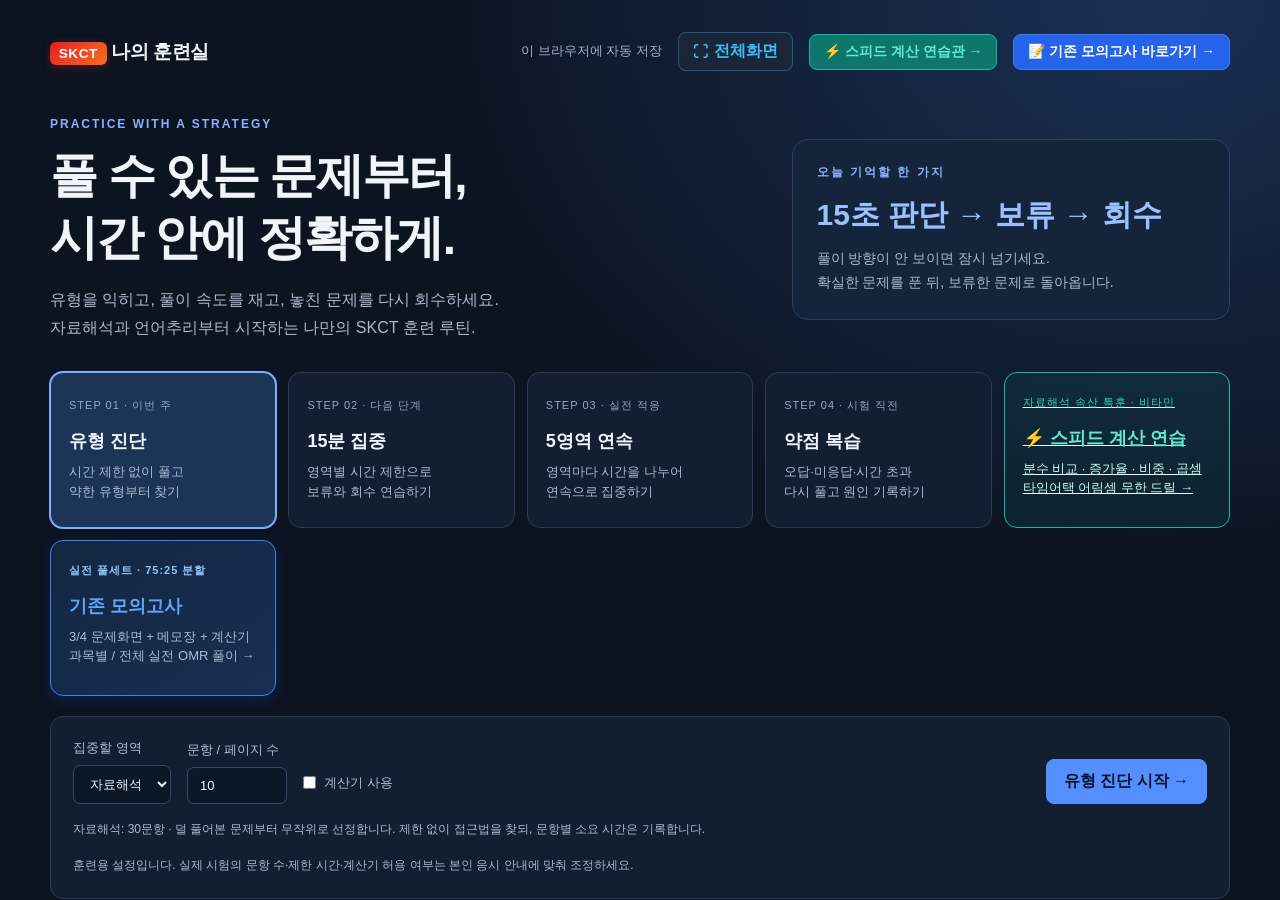
==== commit b8465e46: "feat: 태블릿/PC 전체화면 몰입 모드(Fullscreen API/PWA 메타/홈화면 추가 지원) 및 전 화면 상단 퀵 버튼 구현" ====
--- a/index.html
+++ b/index.html
@@ -2,11 +2,15 @@
 <html lang="ko">
 <head>
   <meta charset="UTF-8">
-  <meta name="viewport" content="width=device-width, initial-scale=1.0">
+  <meta name="viewport" content="width=device-width, initial-scale=1.0, maximum-scale=1.0, user-scalable=no, viewport-fit=cover">
+  <meta name="mobile-web-app-capable" content="yes">
+  <meta name="apple-mobile-web-app-capable" content="yes">
+  <meta name="apple-mobile-web-app-status-bar-style" content="black-translucent">
+  <meta name="apple-mobile-web-app-title" content="SKCT 훈련실">
   <title>SKCT 훈련실 · 진단부터 시간 전략까지</title>
   <meta name="description" content="SKCT 유형 진단, 15분 집중 훈련, 문항별 풀이시간 기록과 보류·회수·오답 복습">
-  <link rel="stylesheet" href="style.css">
-  <link rel="stylesheet" href="training.css">
+  <link rel="stylesheet" href="style.css?v=20260915_04">
+  <link rel="stylesheet" href="training.css?v=20260915_04">
 </head>
 <body>
   <div id="app-container">
@@ -41,6 +45,11 @@
       </div>
 
       <div class="header-right">
+        <button id="fullscreen-btn" class="header-action-btn fullscreen-btn" title="태블릿/PC 전체화면 몰입 모드 (F11)">
+          <span class="fullscreen-icon">⛶</span>
+          <span class="fullscreen-text">전체화면</span>
+        </button>
+
         <button id="flag-btn" class="header-action-btn flag-btn" title="나중에 다시 볼 문제로 표시">
           <span class="flag-icon">★</span>
           <span class="flag-text">검토 표시</span>
@@ -393,10 +402,12 @@
   </div>
 
   <!-- Load Dataset -->
-  <script src="data/skct_data.js"></script>
+  <script src="data/skct_data.js?v=20260915_04"></script>
   <!-- Load App Logic -->
-  <script src="training-core.js"></script>
-  <script src="paint.js"></script>
-  <script src="training.js"></script>
+  <script src="training-core.js?v=20260915_04"></script>
+  <script src="paint.js?v=20260915_04"></script>
+  <!-- Load Fullscreen Controller -->
+  <script src="fullscreen.js?v=20260915_04"></script>
+  <script src="training.js?v=20260915_04"></script>
 </body>
 </html>
--- a/style.css
+++ b/style.css
@@ -52,6 +52,7 @@
   flex-direction: column;
   width: 100vw;
   height: 100vh;
+  height: 100dvh;
   overflow: hidden;
 }
 
@@ -216,6 +217,100 @@
   white-space: nowrap;
 }
 
+.fullscreen-btn {
+  background: rgba(30, 41, 59, 0.7);
+  color: #38bdf8;
+  border-color: rgba(56, 189, 248, 0.35);
+}
+
+.fullscreen-btn:hover {
+  background: rgba(56, 189, 248, 0.18);
+  border-color: #38bdf8;
+  color: #bae6fd;
+}
+
+.fullscreen-btn.active {
+  background: linear-gradient(135deg, rgba(37, 99, 235, 0.35), rgba(59, 130, 246, 0.25));
+  border-color: #60a5fa;
+  color: #ffffff;
+  box-shadow: 0 0 10px rgba(59, 130, 246, 0.35);
+}
+
+.fullscreen-icon {
+  font-size: 0.95rem;
+  line-height: 1;
+}
+
+/* Fullscreen Tablet Toast Notification */
+.fullscreen-toast {
+  position: fixed;
+  bottom: 24px;
+  left: 50%;
+  transform: translateX(-50%);
+  background: rgba(15, 23, 42, 0.96);
+  backdrop-filter: blur(12px);
+  border: 1.5px solid #38bdf8;
+  box-shadow: 0 12px 35px rgba(0, 0, 0, 0.75), 0 0 18px rgba(56, 189, 248, 0.3);
+  border-radius: 12px;
+  padding: 14px 20px;
+  z-index: 99999;
+  max-width: 90vw;
+  width: 480px;
+  animation: toastSlideUp 0.3s cubic-bezier(0.16, 1, 0.3, 1);
+  color: #f8fafc;
+}
+
+@keyframes toastSlideUp {
+  from { opacity: 0; transform: translate(-50%, 20px); }
+  to { opacity: 1; transform: translate(-50%, 0); }
+}
+
+.fs-toast-content {
+  display: flex;
+  align-items: flex-start;
+  gap: 12px;
+}
+
+.fs-toast-icon {
+  font-size: 1.5rem;
+  line-height: 1;
+  flex-shrink: 0;
+  margin-top: 2px;
+}
+
+.fs-toast-text {
+  flex: 1;
+  display: flex;
+  flex-direction: column;
+  gap: 4px;
+  font-size: 0.85rem;
+  line-height: 1.45;
+}
+
+.fs-toast-text strong {
+  color: #38bdf8;
+  font-size: 0.95rem;
+}
+
+.fs-toast-text b {
+  color: #facc15;
+}
+
+.fs-toast-close {
+  background: none;
+  border: none;
+  color: #94a3b8;
+  font-size: 1.4rem;
+  cursor: pointer;
+  padding: 0 4px;
+  line-height: 1;
+  transition: color 0.15s;
+}
+
+.fs-toast-close:hover {
+  color: #fff;
+}
+
 .flag-btn {
   background: var(--bg-card);
   color: var(--text-muted);
@@ -584,6 +679,11 @@
   cursor: pointer;
   transition: all 0.2s;
   border: 1px solid var(--border-color);
+  user-select: none;
+}
+
+.nav-btn * {
+  pointer-events: none;
 }
 
 .prev-btn {
@@ -1640,3 +1740,27 @@
   clip: rect(0, 0, 0, 0);
   border: 0;
 }
+
+/* Passage Banner & OMR item */
+.passage-info-bar {
+  display: flex;
+  align-items: center;
+  gap: 12px;
+  background: rgba(30, 58, 95, 0.6);
+  border: 1px solid rgba(59, 130, 246, 0.45);
+  border-radius: 8px;
+  padding: 10px 18px;
+  color: #bfdbfe;
+  font-size: 0.95rem;
+  font-weight: 500;
+  width: 100%;
+}
+.passage-icon {
+  font-size: 1.4rem;
+}
+.omr-item.passage-item {
+  background: rgba(59, 130, 246, 0.12);
+  border-color: rgba(59, 130, 246, 0.4);
+  color: #93c5fd;
+}
+
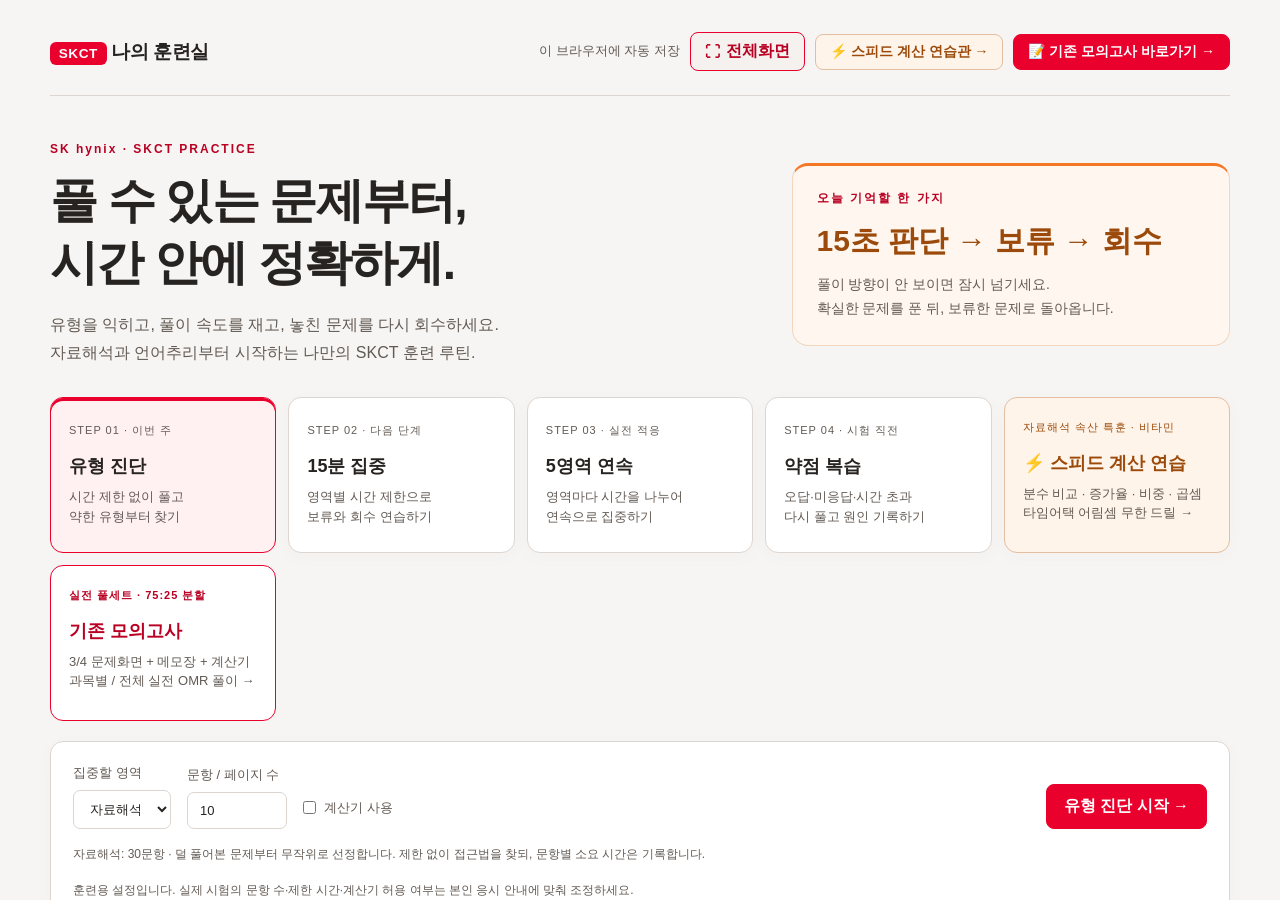
==== commit eaa7cd11: "Unify SKCT screens with a single SK hynix CI theme" ====
--- a/index.html
+++ b/index.html
@@ -5,12 +5,15 @@
   <meta name="viewport" content="width=device-width, initial-scale=1.0, maximum-scale=1.0, user-scalable=no, viewport-fit=cover">
   <meta name="mobile-web-app-capable" content="yes">
   <meta name="apple-mobile-web-app-capable" content="yes">
-  <meta name="apple-mobile-web-app-status-bar-style" content="black-translucent">
+  <meta name="apple-mobile-web-app-status-bar-style" content="default">
   <meta name="apple-mobile-web-app-title" content="SKCT 훈련실">
   <title>SKCT 훈련실 · 진단부터 시간 전략까지</title>
   <meta name="description" content="SKCT 유형 진단, 15분 집중 훈련, 문항별 풀이시간 기록과 보류·회수·오답 복습">
-  <link rel="stylesheet" href="style.css?v=20260915_04">
-  <link rel="stylesheet" href="training.css?v=20260915_04">
+  <link rel="stylesheet" href="style.css?v=20260920_hynix1">
+  <link rel="stylesheet" href="training.css?v=20260920_hynix1">
+  <link rel="stylesheet" href="question-text.css?v=20260920_hynix1">
+  <meta name="theme-color" content="#EA002C">
+  <link rel="stylesheet" href="hynix-theme.css?v=20260920_hynix1">
 </head>
 <body>
   <div id="app-container">
@@ -402,12 +405,15 @@
   </div>
 
   <!-- Load Dataset -->
-  <script src="data/skct_data.js?v=20260915_04"></script>
+  <script src="data/skct_data.js?v=20260920_hynix1"></script>
+  <script src="data/question-bank.js?v=20260920_hynix1"></script>
+  <script src="question-bank-core.js?v=20260920_hynix1"></script>
+  <script src="question-text.js?v=20260920_hynix1"></script>
   <!-- Load App Logic -->
-  <script src="training-core.js?v=20260915_04"></script>
-  <script src="paint.js?v=20260915_04"></script>
+  <script src="training-core.js?v=20260920_hynix1"></script>
+  <script src="paint.js?v=20260920_hynix1"></script>
   <!-- Load Fullscreen Controller -->
-  <script src="fullscreen.js?v=20260915_04"></script>
-  <script src="training.js?v=20260915_04"></script>
+  <script src="fullscreen.js?v=20260920_hynix1"></script>
+  <script src="training.js?v=20260920_hynix1"></script>
 </body>
 </html>
--- a/style.css
+++ b/style.css
@@ -3,26 +3,31 @@
    ======================================================= */
 
 :root {
-  --bg-app: #0b0f19;
-  --bg-card: #131b2e;
-  --bg-card-alt: #1a243b;
-  --bg-card-hover: #22304d;
-  --border-color: #24324f;
-  --border-light: #324468;
+  /* Single SK hynix CI palette: https://www.skhynix.com/company/UI-FR-CP0402/ */
+  color-scheme: light;
+  --brand-ink: #b90023;
+  --brand-soft: #fff0f2;
+  --orange-ink: #9b4a0b;
+  --bg-app: #f7f5f3;
+  --bg-card: #ffffff;
+  --bg-card-alt: #f4f1ef;
+  --bg-card-hover: #ebe5e1;
+  --border-color: #ddd5d0;
+  --border-light: #c9bdb5;
   
-  --text-main: #f1f5f9;
-  --text-muted: #94a3b8;
-  --text-dim: #64748b;
+  --text-main: #262321;
+  --text-muted: #625a54;
+  --text-dim: #706760;
   
-  --primary: #3b82f6;
-  --primary-hover: #2563eb;
-  --primary-glow: rgba(59, 130, 246, 0.25);
+  --primary: #EA002C;
+  --primary-hover: #c40025;
+  --primary-glow: rgba(234, 0, 44, 0.14);
   
-  --sk-red: #ea1d24;
-  --sk-orange: #f37021;
-  --success: #10b981;
-  --warning: #f59e0b;
-  --danger: #ef4444;
+  --sk-red: #EA002C;
+  --sk-orange: #F47725;
+  --success: #167447;
+  --warning: #9b4a0b;
+  --danger: #bd2431;
   
   --font-base: 'Pretendard', -apple-system, BlinkMacSystemFont, 'Segoe UI', Roboto, sans-serif;
   --font-mono: 'JetBrains Mono', Consolas, Monaco, monospace;
@@ -61,7 +66,7 @@
    ======================================================= */
 #main-header {
   height: var(--header-height);
-  background: rgba(15, 23, 42, 0.95);
+  background: var(--bg-card-alt);
   backdrop-filter: blur(12px);
   border-bottom: 1px solid var(--border-color);
   display: flex;
@@ -92,7 +97,7 @@
   padding: 0.25rem 0.55rem;
   border-radius: 6px;
   letter-spacing: 0.5px;
-  box-shadow: 0 2px 8px rgba(234, 29, 36, 0.35);
+  box-shadow: 0 2px 8px rgba(60, 35, 25, 0.08);
 }
 
 .logo-title {
@@ -162,7 +167,7 @@
   border: 1px solid var(--border-color);
   padding: 0.35rem 0.85rem;
   border-radius: 20px;
-  box-shadow: inset 0 1px 3px rgba(0,0,0,0.3);
+  box-shadow: inset 0 1px 3px rgba(60, 35, 25, 0.08);
 }
 
 .timer-digits {
@@ -218,22 +223,22 @@
 }
 
 .fullscreen-btn {
-  background: rgba(30, 41, 59, 0.7);
-  color: #38bdf8;
-  border-color: rgba(56, 189, 248, 0.35);
+  background: var(--bg-card-alt);
+  color: var(--brand-ink);
+  border-color: var(--primary);
 }
 
 .fullscreen-btn:hover {
-  background: rgba(56, 189, 248, 0.18);
-  border-color: #38bdf8;
-  color: #bae6fd;
+  background: var(--brand-soft);
+  border-color: var(--primary);
+  color: var(--brand-ink);
 }
 
 .fullscreen-btn.active {
-  background: linear-gradient(135deg, rgba(37, 99, 235, 0.35), rgba(59, 130, 246, 0.25));
-  border-color: #60a5fa;
+  background: var(--brand-soft);
+  border-color: var(--primary);
   color: #ffffff;
-  box-shadow: 0 0 10px rgba(59, 130, 246, 0.35);
+  box-shadow: 0 0 10px rgba(234, 0, 44, 0.12);
 }
 
 .fullscreen-icon {
@@ -247,17 +252,17 @@
   bottom: 24px;
   left: 50%;
   transform: translateX(-50%);
-  background: rgba(15, 23, 42, 0.96);
+  background: var(--bg-card-alt);
   backdrop-filter: blur(12px);
-  border: 1.5px solid #38bdf8;
-  box-shadow: 0 12px 35px rgba(0, 0, 0, 0.75), 0 0 18px rgba(56, 189, 248, 0.3);
+  border: 1.5px solid var(--primary);
+  box-shadow: 0 12px 35px rgba(60, 35, 25, 0.08), 0 0 18px rgba(234, 0, 44, 0.12);
   border-radius: 12px;
   padding: 14px 20px;
   z-index: 99999;
   max-width: 90vw;
   width: 480px;
   animation: toastSlideUp 0.3s cubic-bezier(0.16, 1, 0.3, 1);
-  color: #f8fafc;
+  color: var(--text-main);
 }
 
 @keyframes toastSlideUp {
@@ -288,18 +293,18 @@
 }
 
 .fs-toast-text strong {
-  color: #38bdf8;
+  color: var(--brand-ink);
   font-size: 0.95rem;
 }
 
 .fs-toast-text b {
-  color: #facc15;
+  color: var(--orange-ink);
 }
 
 .fs-toast-close {
   background: none;
   border: none;
-  color: #94a3b8;
+  color: var(--text-muted);
   font-size: 1.4rem;
   cursor: pointer;
   padding: 0 4px;
@@ -344,14 +349,14 @@
 }
 
 .submit-btn {
-  background: linear-gradient(135deg, #2563eb, #1d4ed8);
+  background: var(--primary);
   color: #fff;
-  border-color: #3b82f6;
-  box-shadow: 0 2px 8px rgba(37, 99, 235, 0.35);
+  border-color: var(--primary);
+  box-shadow: 0 2px 8px rgba(234, 0, 44, 0.12);
 }
 
 .submit-btn:hover {
-  background: linear-gradient(135deg, #1d4ed8, #1e40af);
+  background: var(--primary);
   transform: translateY(-1px);
 }
 
@@ -374,7 +379,7 @@
   height: 100%;
   display: flex;
   flex-direction: column;
-  background: #0d121f;
+  background: var(--bg-card-alt);
   border-right: 1px solid var(--border-color);
   position: relative;
 }
@@ -396,7 +401,7 @@
    ======================================================= */
 .q-top-bar {
   height: 44px;
-  background: rgba(19, 27, 46, 0.8);
+  background: var(--bg-card-alt);
   border-bottom: 1px solid var(--border-color);
   display: flex;
   align-items: center;
@@ -469,7 +474,7 @@
   justify-content: center;
   align-items: flex-start;
   padding: 1.5rem;
-  background: radial-gradient(circle at center, #111827 0%, #090d16 100%);
+  background: radial-gradient(circle at center, var(--bg-card-alt) 0%, var(--bg-card-alt) 100%);
   position: relative;
 }
 
@@ -488,7 +493,7 @@
 .q-image-container {
   background: #ffffff;
   border-radius: 8px;
-  box-shadow: 0 10px 30px rgba(0, 0, 0, 0.6), 0 1px 3px rgba(0, 0, 0, 0.4);
+  box-shadow: 0 10px 30px rgba(60, 35, 25, 0.08), 0 1px 3px rgba(60, 35, 25, 0.08);
   overflow: hidden;
   transition: transform 0.15s ease-out;
   transform-origin: top center;
@@ -507,7 +512,7 @@
 #q-footer {
   min-height: var(--footer-height);
   height: auto;
-  background: rgba(15, 23, 42, 0.95);
+  background: var(--bg-card-alt);
   border-top: 1px solid var(--border-color);
   display: flex;
   align-items: center;
@@ -530,7 +535,7 @@
   display: inline-flex;
   align-items: center;
   gap: 0.5rem;
-  background: rgba(30, 41, 59, 0.6);
+  background: var(--bg-card-alt);
   padding: 4px 8px;
   border-radius: 9px;
   border: 1.5px solid var(--border-color);
@@ -539,20 +544,20 @@
 }
 
 .omr-q-group:hover {
-  background: rgba(30, 41, 59, 0.85);
+  background: var(--bg-card-alt);
   border-color: var(--border-light);
 }
 
 .omr-q-group.active {
-  border-color: #38bdf8;
-  background: rgba(14, 165, 233, 0.12);
-  box-shadow: 0 0 10px rgba(56, 189, 248, 0.3);
+  border-color: var(--primary);
+  background: var(--brand-soft);
+  box-shadow: 0 0 10px rgba(234, 0, 44, 0.12);
 }
 
 .omr-q-badge {
   font-size: 0.85rem;
   font-weight: 800;
-  color: #38bdf8;
+  color: var(--brand-ink);
   min-width: 30px;
   text-align: center;
   letter-spacing: -0.2px;
@@ -560,8 +565,8 @@
 }
 
 .omr-q-group.active .omr-q-badge {
-  color: #7dd3fc;
-  text-shadow: 0 0 8px rgba(56, 189, 248, 0.6);
+  color: var(--brand-ink);
+  text-shadow: 0 0 8px rgba(234, 0, 44, 0.12);
 }
 
 .options-group {
@@ -587,15 +592,15 @@
 }
 
 .opt-btn:hover {
-  border-color: #38bdf8;
+  border-color: var(--primary);
   background: var(--bg-card-hover);
   transform: translateY(-1px);
 }
 
 .opt-btn.selected {
-  background: linear-gradient(135deg, #2563eb, #1d4ed8);
-  border-color: #60a5fa;
-  box-shadow: 0 3px 10px rgba(37, 99, 235, 0.45);
+  background: var(--primary);
+  border-color: var(--primary);
+  box-shadow: 0 3px 10px rgba(234, 0, 44, 0.12);
   transform: translateY(-1px);
 }
 
@@ -605,7 +610,7 @@
 }
 
 .opt-btn.selected .opt-key {
-  color: #bfdbfe;
+  color: var(--brand-ink);
 }
 
 .opt-num {
@@ -698,7 +703,7 @@
 .next-btn {
   background: var(--primary);
   color: #fff;
-  border-color: #60a5fa;
+  border-color: var(--primary);
   box-shadow: 0 2px 8px var(--primary-glow);
 }
 .next-btn:hover:not(:disabled) {
@@ -746,7 +751,7 @@
 /* Top Main Tabs: Notepad vs Paint Canvas */
 .side-top-tabs {
   display: flex;
-  background: #0f172a;
+  background: var(--bg-card-alt);
   border-bottom: 1px solid var(--border-color);
   padding: 5px 8px 0;
   gap: 6px;
@@ -759,7 +764,7 @@
   align-items: center;
   justify-content: center;
   gap: 6px;
-  background: rgba(30, 41, 59, 0.4);
+  background: var(--bg-card-alt);
   border: 1px solid transparent;
   border-bottom: none;
   border-radius: 8px 8px 0 0;
@@ -774,15 +779,15 @@
 
 .side-top-tab:hover {
   color: var(--text-main);
-  background: rgba(30, 41, 59, 0.8);
+  background: var(--bg-card-alt);
 }
 
 .side-top-tab.active {
-  color: #38bdf8;
+  color: var(--brand-ink);
   background: var(--bg-card);
   border-color: var(--border-color);
   position: relative;
-  box-shadow: 0 -2px 8px rgba(0, 0, 0, 0.25);
+  box-shadow: 0 -2px 8px rgba(60, 35, 25, 0.08);
 }
 
 .side-top-tab.active::after {
@@ -792,7 +797,7 @@
   left: 0;
   right: 0;
   height: 2.5px;
-  background: linear-gradient(90deg, #38bdf8, #2563eb);
+  background: var(--primary);
   border-radius: 8px 8px 0 0;
 }
 
@@ -840,7 +845,7 @@
 /* Paint Toolbar: Tools, Colors, Sizes */
 .paint-toolbar {
   height: 40px;
-  background: #111a2e;
+  background: var(--bg-card-alt);
   border-bottom: 1px solid var(--border-color);
   display: flex;
   align-items: center;
@@ -882,12 +887,12 @@
 }
 
 .paint-tool-btn:hover {
-  background: rgba(255, 255, 255, 0.08);
+  background: var(--bg-card-hover);
 }
 
 .paint-tool-btn.active {
   background: var(--primary);
-  border-color: #60a5fa;
+  border-color: var(--primary);
   box-shadow: 0 0 8px var(--primary-glow);
 }
 
@@ -910,7 +915,7 @@
 .color-dot.active {
   transform: scale(1.22);
   border-color: #ffffff !important;
-  box-shadow: 0 0 6px rgba(255, 255, 255, 0.6);
+  box-shadow: 0 0 6px rgba(60, 35, 25, 0.08);
 }
 
 /* Size Buttons */
@@ -928,7 +933,7 @@
 }
 
 .size-btn:hover {
-  background: rgba(255, 255, 255, 0.08);
+  background: var(--bg-card-hover);
 }
 
 .size-btn.active {
@@ -937,13 +942,13 @@
 }
 
 .size-indicator {
-  background: #cbd5e1;
+  background: var(--bg-card-hover);
   border-radius: 50%;
   display: inline-block;
 }
 
 .size-btn.active .size-indicator {
-  background: #38bdf8;
+  background: var(--primary);
 }
 
 /* Canvas Area */
@@ -954,7 +959,7 @@
   position: relative;
   overflow: hidden;
   background: #ffffff;
-  background-image: radial-gradient(#e2e8f0 1.2px, transparent 1.2px);
+  background-image: radial-gradient(var(--bg-card-hover) 1.2px, transparent 1.2px);
   background-size: 16px 16px;
   cursor: crosshair;
   user-select: none;
@@ -971,7 +976,7 @@
 }
 
 .save-status.saved {
-  color: #38bdf8;
+  color: var(--brand-ink);
   font-weight: 700;
   transition: all 0.2s;
 }
@@ -1030,7 +1035,7 @@
 .notepad-body {
   flex: 1;
   padding: 0.5rem;
-  background: #0f172a;
+  background: var(--bg-card-alt);
 }
 
 #notepad-textarea {
@@ -1040,7 +1045,7 @@
   border: none;
   outline: none;
   resize: none;
-  color: #e2e8f0;
+  color: var(--text-main);
   font-family: var(--font-mono);
   font-size: 0.88rem;
   line-height: 1.5;
@@ -1048,7 +1053,7 @@
 }
 
 #notepad-textarea::placeholder {
-  color: #475569;
+  color: var(--text-muted);
 }
 
 .side-footer-status {
@@ -1103,11 +1108,11 @@
 }
 
 .calc-display-area {
-  background: #080c14;
+  background: var(--bg-card-alt);
   padding: 0.5rem 0.85rem;
   border-bottom: 1px solid var(--border-color);
   text-align: right;
-  box-shadow: inset 0 2px 6px rgba(0,0,0,0.5);
+  box-shadow: inset 0 2px 6px rgba(60, 35, 25, 0.08);
 }
 
 .calc-expr {
@@ -1124,7 +1129,7 @@
   font-family: var(--font-mono);
   font-size: 1.45rem;
   font-weight: 700;
-  color: #38bdf8;
+  color: var(--brand-ink);
   letter-spacing: 0.5px;
   overflow: hidden;
   text-overflow: ellipsis;
@@ -1137,7 +1142,7 @@
   grid-template-columns: repeat(6, 1fr);
   gap: 4px;
   padding: 6px;
-  background: #0d1322;
+  background: var(--bg-card-alt);
 }
 
 .c-key {
@@ -1160,58 +1165,58 @@
 
 /* Key Colors */
 .num-key {
-  background: #1e293b;
-  color: #f8fafc;
+  background: var(--bg-card-alt);
+  color: var(--text-main);
 }
 .num-key:hover {
-  background: #334155;
+  background: var(--bg-card-alt);
 }
 
 .op-key {
-  background: #25334d;
-  color: #38bdf8;
+  background: var(--bg-card-alt);
+  color: var(--brand-ink);
 }
 .op-key:hover {
-  background: #334668;
+  background: var(--bg-card-hover);
 }
 
 .fn-key {
-  background: #1a2336;
-  color: #94a3b8;
+  background: var(--bg-card-alt);
+  color: var(--text-muted);
   font-size: 0.78rem;
 }
 .fn-key:hover {
-  background: #273550;
-  color: #e2e8f0;
+  background: var(--bg-card-alt);
+  color: var(--text-main);
 }
 
 .clear-key {
-  background: #3b1d24;
-  color: #f87171;
+  background: var(--bg-card-alt);
+  color: var(--danger);
 }
 .clear-key:hover {
-  background: #50232e;
+  background: var(--bg-card-alt);
 }
 
 .equals-key {
   grid-column: span 6;
-  background: linear-gradient(135deg, #2563eb, #1d4ed8);
+  background: var(--primary);
   color: #fff;
   font-size: 1.1rem;
   font-weight: 800;
   margin-top: 2px;
   height: 32px;
-  box-shadow: 0 2px 6px rgba(37, 99, 235, 0.35);
+  box-shadow: 0 2px 6px rgba(234, 0, 44, 0.12);
 }
 .equals-key:hover {
-  background: linear-gradient(135deg, #1d4ed8, #1e40af);
+  background: var(--primary);
 }
 
 /* Keypad Active Animation when typed via Keyboard/Numpad */
 .c-key.key-active {
   transform: scale(0.91) !important;
   filter: brightness(1.6) !important;
-  box-shadow: 0 0 10px rgba(56, 189, 248, 0.7) !important;
+  box-shadow: 0 0 10px rgba(234, 0, 44, 0.12) !important;
 }
 
 #calculator-container {
@@ -1219,15 +1224,15 @@
 }
 
 #calculator-container.calc-active {
-  box-shadow: inset 0 0 0 2px rgba(59, 130, 246, 0.4);
+  box-shadow: inset 0 0 0 2px rgba(234, 0, 44, 0.12);
 }
 
 .calc-numpad-badge {
   font-size: 0.68rem;
   font-weight: 600;
-  background: rgba(56, 189, 248, 0.12);
-  color: #38bdf8;
-  border: 1px solid rgba(56, 189, 248, 0.3);
+  background: var(--brand-soft);
+  color: var(--brand-ink);
+  border: 1px solid var(--primary);
   padding: 1px 6px;
   border-radius: 4px;
   letter-spacing: -0.2px;
@@ -1240,7 +1245,7 @@
   left: 0;
   right: 0;
   height: 50%;
-  background: rgba(15, 23, 42, 0.98);
+  background: var(--bg-card-alt);
   border-top: 1px solid var(--border-color);
   padding: 0.75rem;
   display: flex;
@@ -1248,7 +1253,7 @@
   z-index: 20;
   transform: translateY(100%);
   transition: transform 0.25s cubic-bezier(0.4, 0, 0.2, 1);
-  box-shadow: 0 -4px 16px rgba(0,0,0,0.5);
+  box-shadow: 0 -4px 16px rgba(60, 35, 25, 0.08);
 }
 
 .calc-history-drawer.open {
@@ -1292,7 +1297,7 @@
 }
 
 .hist-res {
-  color: #38bdf8;
+  color: var(--brand-ink);
   font-weight: 700;
   text-align: right;
 }
@@ -1314,10 +1319,10 @@
   right: 0;
   width: 380px;
   height: calc(100vh - var(--header-height));
-  background: rgba(15, 23, 42, 0.98);
+  background: var(--bg-card-alt);
   backdrop-filter: blur(12px);
   border-left: 1px solid var(--border-color);
-  box-shadow: -10px 0 30px rgba(0, 0, 0, 0.7);
+  box-shadow: -10px 0 30px rgba(60, 35, 25, 0.08);
   display: flex;
   flex-direction: column;
   z-index: 60;
@@ -1409,16 +1414,16 @@
 }
 
 .omr-item.current {
-  border-color: #60a5fa;
+  border-color: var(--primary);
   box-shadow: 0 0 0 2px var(--primary-glow);
 }
 
 .omr-item.answered {
-  background: rgba(37, 99, 235, 0.2);
+  background: var(--brand-soft);
   border-color: var(--primary);
 }
 .omr-item.answered .omr-item-ans {
-  color: #60a5fa;
+  color: var(--brand-ink);
   font-weight: 700;
 }
 
@@ -1449,7 +1454,7 @@
 
 .btn-primary {
   width: 100%;
-  background: linear-gradient(135deg, #2563eb, #1d4ed8);
+  background: var(--primary);
   color: #fff;
   border: none;
   padding: 0.8rem;
@@ -1461,7 +1466,7 @@
   box-shadow: 0 4px 12px var(--primary-glow);
 }
 .btn-primary:hover {
-  background: linear-gradient(135deg, #1d4ed8, #1e40af);
+  background: var(--primary);
 }
 
 .btn-secondary {
@@ -1484,7 +1489,7 @@
 .modal-overlay {
   position: fixed;
   inset: 0;
-  background: rgba(0, 0, 0, 0.75);
+  background: var(--bg-card-alt);
   backdrop-filter: blur(8px);
   display: flex;
   align-items: center;
@@ -1510,7 +1515,7 @@
   display: flex;
   flex-direction: column;
   overflow: hidden;
-  box-shadow: 0 25px 50px -12px rgba(0, 0, 0, 0.75);
+  box-shadow: 0 25px 50px -12px rgba(60, 35, 25, 0.08);
   transform: scale(0.95);
   transition: transform 0.25s ease;
 }
@@ -1538,7 +1543,7 @@
   grid-template-columns: repeat(6, 1fr);
   gap: 0.75rem;
   padding: 1.25rem 1.5rem;
-  background: #0d1322;
+  background: var(--bg-card-alt);
   border-bottom: 1px solid var(--border-color);
 }
 
@@ -1551,7 +1556,7 @@
 }
 
 .score-card.main-score {
-  background: linear-gradient(135deg, rgba(37, 99, 235, 0.2), rgba(29, 78, 216, 0.1));
+  background: var(--brand-soft);
   border-color: var(--primary);
 }
 
@@ -1570,7 +1575,7 @@
 .score-number.correct { color: var(--success); }
 .score-number.wrong { color: var(--danger); }
 .score-number.unanswered { color: var(--text-dim); }
-.score-number.rate { color: #38bdf8; }
+.score-number.rate { color: var(--brand-ink); }
 .score-number.time { color: var(--warning); font-size: 1.2rem; }
 
 .score-sub {
@@ -1688,7 +1693,7 @@
   flex: 1;
   overflow-y: auto;
   padding: 1.25rem;
-  background: #090d16;
+  background: var(--bg-card-alt);
   display: flex;
   flex-direction: column;
   gap: 1rem;
@@ -1721,7 +1726,7 @@
   background: #ffffff;
   border-radius: 8px;
   overflow: hidden;
-  box-shadow: 0 4px 16px rgba(0,0,0,0.5);
+  box-shadow: 0 4px 16px rgba(60, 35, 25, 0.08);
 }
 
 .sol-image-wrapper img {
@@ -1746,11 +1751,11 @@
   display: flex;
   align-items: center;
   gap: 12px;
-  background: rgba(30, 58, 95, 0.6);
-  border: 1px solid rgba(59, 130, 246, 0.45);
+  background: var(--bg-card-alt);
+  border: 1px solid var(--primary);
   border-radius: 8px;
   padding: 10px 18px;
-  color: #bfdbfe;
+  color: var(--brand-ink);
   font-size: 0.95rem;
   font-weight: 500;
   width: 100%;
@@ -1759,8 +1764,8 @@
   font-size: 1.4rem;
 }
 .omr-item.passage-item {
-  background: rgba(59, 130, 246, 0.12);
-  border-color: rgba(59, 130, 246, 0.4);
-  color: #93c5fd;
-}
-
+  background: var(--brand-soft);
+  border-color: var(--primary);
+  color: var(--brand-ink);
+}
+
--- a/training.css
+++ b/training.css
@@ -1,49 +1,48 @@
 /* Training workspace: calm surfaces, a clear start, and a persistent coach. */
 [hidden] { display: none !important; }
-:root { --primary:#4d8dff; --text-dim:#95a5be; --bg-app:#0c1321; }
 button,select,input,textarea { font:inherit; }
 button { cursor:pointer; }
-button:focus-visible,select:focus-visible,input:focus-visible,textarea:focus-visible { outline:3px solid #7eabff; outline-offset:3px; }
-.home { height:100dvh; overflow:auto; background:radial-gradient(ellipse at 90% 0%,#1a3053,transparent 46%),#0c1321; padding:32px max(24px,calc((100vw - 1180px)/2)); }
+button:focus-visible,select:focus-visible,input:focus-visible,textarea:focus-visible { outline: 3px solid var(--primary); outline-offset:3px; }
+.home { height:100dvh; overflow:auto; background: radial-gradient(ellipse at 90% 0%,var(--bg-card-alt),transparent 46%),var(--bg-card-alt); padding:32px max(24px,calc((100vw - 1180px)/2)); }
 .home-nav { display:flex; justify-content:space-between; align-items:center; margin-bottom:46px; gap:16px; }
 .home-brand { font-weight:750; letter-spacing:-.5px; font-size:19px; }
 .home-mode-links { display:flex; align-items:center; gap:16px; }
 .home-mode-links a { text-decoration:none; white-space:nowrap; font-size:14px; }
-.eyebrow { font-size:12px; letter-spacing:2px; color:#88b2ff; font-weight:700; margin-bottom:14px; }
+.eyebrow { font-size:12px; letter-spacing:2px; color: var(--brand-ink); font-weight:700; margin-bottom:14px; }
 .home h1 { font-size:clamp(30px,4vw,48px); line-height:1.3; letter-spacing:-1.8px; margin-bottom:16px; }
-.home p { color:#a9b9d0; line-height:1.75; }
+.home p { color: var(--text-muted); line-height:1.75; }
 .home-hero { display:grid; grid-template-columns:1.6fr 1fr; gap:40px; margin-bottom:30px; }
-.strategy-card { background:#14243a; border:1px solid #294363; border-radius:16px; padding:24px; align-self:center; }
-.strategy-card strong { font-size:30px; color:#9ac0ff; }
+.strategy-card { background: var(--bg-card-alt); border: 1px solid var(--border-color); border-radius: 16px; padding:24px; align-self:center; }
+.strategy-card strong { font-size:30px; color: var(--brand-ink); }
 .strategy-card p { margin-top:10px; font-size:14px; }
 .mode-grid { display:grid; grid-template-columns:repeat(auto-fit, minmax(200px, 1fr)); gap:12px; margin:28px 0 20px; }
-.mode-card { text-align:left; padding:22px 18px; border-radius:13px; border:1px solid #2b3b54; background:#131f31; color:#f0f5ff; min-height:156px; transition:all .2s ease; }
-.mode-card:hover { transform:translateY(-2px); border-color:#4a6894; }
-.mode-card[aria-pressed=true] { border-color:#81aeff; background:#1c3456; box-shadow:0 0 0 1px #81aeff; }
-.mode-card small { display:block; color:#91a8c8; margin-bottom:16px; font-size:11px; letter-spacing:1px; }
+.mode-card { text-align:left; padding:22px 18px; border-radius: 13px; border: 1px solid var(--border-color); background: var(--bg-card-alt); color: var(--brand-ink); min-height:156px; transition:all .2s ease; }
+.mode-card:hover { transform:translateY(-2px); border-color: var(--border-color); }
+.mode-card[aria-pressed=true] { border-color: var(--primary); background: var(--bg-card-alt); box-shadow: 0 0 0 1px rgba(234, 0, 44, 0.12); }
+.mode-card small { display:block; color: var(--text-muted); margin-bottom:16px; font-size:11px; letter-spacing:1px; }
 .mode-card b { display:block; font-size:18px; margin-bottom:9px; }
-.mode-card span { color:#acbbd1; font-size:13px; line-height:1.5; }
-.mode-card-exam { text-decoration:none; border-color:#3b82f6 !important; background:linear-gradient(145deg, #132742, #182f50) !important; box-shadow:0 4px 14px rgba(37,99,235,0.2); }
-.mode-card-exam:hover { border-color:#60a5fa !important; background:linear-gradient(145deg, #19355e, #1f3d68) !important; box-shadow:0 6px 20px rgba(37,99,235,0.3); }
-.mode-card-exam b { color:#60a5fa !important; }
-.mode-card-exam small { color:#93c5fd !important; font-weight:700; }
-.setup { padding:22px; border:1px solid #2b3b54; border-radius:13px; background:#131f31; }
+.mode-card span { color: var(--text-muted); font-size:13px; line-height:1.5; }
+.mode-card-exam { text-decoration:none; border-color: var(--primary) !important; background: var(--bg-card-alt) !important; box-shadow: 0 4px 14px rgba(234, 0, 44, 0.12); }
+.mode-card-exam:hover { border-color: var(--primary) !important; background: var(--bg-card-alt) !important; box-shadow: 0 6px 20px rgba(234, 0, 44, 0.12); }
+.mode-card-exam b { color: var(--brand-ink) !important; }
+.mode-card-exam small { color: var(--brand-ink) !important; font-weight:700; }
+.setup { padding:22px; border: 1px solid var(--border-color); border-radius: 13px; background: var(--bg-card-alt); }
 .setup-fields { display:flex; gap:16px; align-items:end; flex-wrap:wrap; }
-.setup label { display:flex; flex-direction:column; gap:8px; color:#adbed5; font-size:13px; }
-.setup select,.setup input,.review-form select,.review-form textarea { background:#0c1727; color:#edf4ff; border:1px solid #354967; border-radius:7px; padding:10px 12px; }
+.setup label { display:flex; flex-direction:column; gap:8px; color: var(--text-muted); font-size:13px; }
+.setup select,.setup input,.review-form select,.review-form textarea { background: var(--bg-card-alt); color: var(--brand-ink); border: 1px solid var(--border-color); border-radius: 7px; padding:10px 12px; }
 .setup input[type=number] { width:100px; }
 .setup .check-label { flex-direction:row; align-items:center; padding:12px 0; }
-.action { padding:11px 17px; border:1px solid #354967; border-radius:8px; background:#1a2b44; color:#edf4ff; font-weight:650; }
-.action.primary { background:#548fff; color:#07142a; border-color:#548fff; }
+.action { padding:11px 17px; border: 1px solid var(--border-color); border-radius: 8px; background: var(--bg-card-alt); color: var(--brand-ink); font-weight:650; }
+.action.primary { background: var(--primary); color: var(--brand-ink); border-color: var(--primary); }
 .action:disabled { opacity:.4; cursor:default; }
 .setup .primary { margin-left:auto; }
 .setup-note { margin-top:15px; font-size:12px; }
 .home-bottom { display:grid; grid-template-columns:1fr 1fr; gap:22px; margin:26px 0; }
-.home-panel { padding:22px; border:1px solid #2b3b54; border-radius:13px; background:#111d2e; }
+.home-panel { padding:22px; border: 1px solid var(--border-color); border-radius: 13px; background: var(--bg-card-alt); }
 .home-panel h2 { font-size:17px; margin-bottom:16px; }
-.stats-row { display:flex; justify-content:space-between; gap:12px; padding:11px 0; border-bottom:1px solid #23344c; font-size:13px; }
-.stats-row span { color:#b0bfd4; }
-.notice { color:#f3c979 !important; font-size:13px; }
+.stats-row { display:flex; justify-content:space-between; gap:12px; padding:11px 0; border-bottom: 1px solid var(--border-color); font-size:13px; }
+.stats-row span { color: var(--text-muted); }
+.notice { color: var(--orange-ink) !important; font-size:13px; }
 .home-links { display:flex; flex-wrap:wrap; gap:10px; }
 #app-container { height:100dvh; }
 #main-header { height:auto; min-height:62px; flex-wrap:wrap; padding:10px 16px; gap:12px; }
@@ -52,11 +51,11 @@
 #workspace { height:auto; min-height:0; width:100%; }
 .workspace-col-75 { flex:1; width:auto; max-width:none; min-width:0; }
 .workspace-col-25 { flex:0 0 340px; width:340px; max-width:none; }
-.coach { display:flex; align-items:center; gap:16px; flex-wrap:wrap; padding:10px 18px; background:#142640; border-bottom:1px solid #335075; font-size:13px; }
-.coach strong { color:#a6c8ff; }
+.coach { display:flex; align-items:center; gap:16px; flex-wrap:wrap; padding:10px 18px; background: var(--bg-card-alt); border-bottom: 1px solid var(--border-color); font-size:13px; }
+.coach strong { color: var(--brand-ink); }
 .coach .coach-message { flex:1; min-width:190px; }
-.coach.is-late { background:#3b2d1b; border-color:#76582e; }
-.coach.is-late strong { color:#ffd38b; }
+.coach.is-late { background: var(--bg-card-alt); border-color: #76582e; }
+.coach.is-late strong { color: var(--orange-ink); }
 .coach button { font-size:12px; padding:7px 11px; }
 .q-top-bar { flex-shrink:0; min-height:44px; height:auto; gap:12px; padding:10px 18px; flex-wrap:wrap; }
 .q-viewport { min-height:0; }
@@ -71,25 +70,25 @@
 .side-header { height:auto; min-height:40px; padding:8px; gap:6px; flex-wrap:wrap; }
 .notepad-body { min-height:110px; }
 .calc-numpad-badge { display:none; }
-.calc-blocked { padding:28px 22px; color:#b5c4d9; line-height:1.8; }
-.review-form { padding:14px; border-bottom:1px solid #304761; display:grid; gap:9px; background:#192b43; font-size:12px; }
+.calc-blocked { padding:28px 22px; color: var(--text-muted); line-height:1.8; }
+.review-form { padding:14px; border-bottom: 1px solid var(--border-color); display:grid; gap:9px; background: var(--bg-card-alt); font-size:12px; }
 .review-form textarea { min-height:65px; resize:vertical; }
 .review-form label { display:grid; gap:6px; }
 .manual-answer { display:flex; align-items:center; gap:8px; font-size:13px; flex-wrap:wrap; }
-.manual-answer textarea { padding:10px; background:#132037; color:#eef5ff; border:1px solid #35506f; border-radius:7px; min-height:45px; }
-.pause-cover { position:absolute; inset:0; display:grid; place-content:center; text-align:center; gap:15px; background:#101d30; z-index:30; }
-.pause-cover p { color:#abc0dc; font-size:14px; }
+.manual-answer textarea { padding:10px; background: var(--bg-card-alt); color: var(--brand-ink); border: 1px solid var(--border-color); border-radius: 7px; min-height:45px; }
+.pause-cover { position:absolute; inset:0; display:grid; place-content:center; text-align:center; gap:15px; background: var(--bg-card-alt); z-index:30; }
+.pause-cover p { color: var(--text-muted); font-size:14px; }
 .modal-overlay { z-index:100; }
 .modal-overlay:not(.open),.omr-flyout:not(.open),.calc-history-drawer:not(.open) { visibility:hidden; }
 .modal-overlay.open,.omr-flyout.open,.calc-history-drawer.open { visibility:visible; }
 .modal-card { max-height:90dvh; overflow:auto; }
-.report-insight { margin:0 24px 18px; padding:15px; border:1px solid #345479; border-radius:9px; font-size:13px; line-height:1.8; color:#bcd3ef; }
-.res-q-card { text-align:left; color:inherit; border:1px solid #304561; }
-.res-q-card small { display:block; margin-top:7px; color:#b5c3d8; }
-.resume-banner { display:flex; align-items:center; justify-content:space-between; gap:16px; padding:15px 20px; border:1px solid #4a6b99; border-radius:10px; margin:20px 0; background:#1a304f; }
+.report-insight { margin:0 24px 18px; padding:15px; border: 1px solid var(--border-color); border-radius: 9px; font-size:13px; line-height:1.8; color: var(--brand-ink); }
+.res-q-card { text-align:left; color: inherit; border: 1px solid var(--border-color); }
+.res-q-card small { display:block; margin-top:7px; color: var(--text-muted); }
+.resume-banner { display:flex; align-items:center; justify-content:space-between; gap:16px; padding:15px 20px; border: 1px solid var(--border-color); border-radius: 10px; margin:20px 0; background: var(--bg-card-alt); }
 .drill-body { padding:24px; display:grid; gap:16px; }
-.drill-body input { padding:12px; background:#111e32; border:1px solid #44618b; color:#fff; border-radius:8px; }
-.muted { color:#a1b3cb; font-size:13px; line-height:1.7; }
+.drill-body input { padding:12px; background: var(--bg-card-alt); border: 1px solid var(--border-color); color: #fff; border-radius: 8px; }
+.muted { color: var(--text-muted); font-size:13px; line-height:1.7; }
 .score-summary-grid { grid-template-columns:repeat(3,1fr); }
 @media(max-width:1100px) { .home-hero {gap:20px;} .workspace-col-25 {flex-basis:290px;width:290px;} .header-center {gap:10px;} .logo-title,.omr-bar-title {display:none;} }
 @media(max-width:760px) {
--- a/question-text.css
+++ b/question-text.css
@@ -0,0 +1,20 @@
+#question-image[hidden],#solution-image[hidden]{display:none!important}
+.text-question-list{color:#202d3d;text-align:left;--text-size:18px;font-size:var(--text-size)}
+.text-question-card{background:#fff;border:1px solid #dce3eb;border-radius:14px;padding:36px 40px;margin-bottom:28px;box-shadow:0 3px 14px #1d2c4010}
+.text-question-meta{display:flex;gap:12px;align-items:center;justify-content:space-between;margin-bottom:24px;padding-bottom:16px;border-bottom:1px solid #edf0f4;font-size:14px;line-height:1.6;color:#56677b}
+.text-number{font-weight:750;color:#24634e}.text-source{white-space:nowrap}
+.text-stem{font-size:1.1em;line-height:1.85;letter-spacing:.01em;margin:0 0 28px;font-weight:750;word-break:keep-all;overflow-wrap:anywhere}
+.text-prose{line-height:2;letter-spacing:.015em;word-break:keep-all;overflow-wrap:anywhere;margin:18px 0 30px}
+.text-paragraph{white-space:pre-line;margin:0}.text-paragraph+.text-paragraph{margin-top:1.1em}
+.text-passage{background:#f4f7fa;border-left:3px solid #819eaf;padding:24px 28px;margin-bottom:32px;border-radius:0 10px 10px 0}.text-passage h3{font-size:.9em;margin:0;color:#42586b}.text-passage .text-prose{margin:16px 0 0}
+.text-options{display:grid;gap:14px;margin-top:28px}
+.text-option{position:relative;display:flex;align-items:flex-start;gap:14px;border:2px solid #dbe2e9;background:white;border-radius:10px;padding:16px 20px;color:#253346;text-align:left;font:inherit;line-height:1.85;letter-spacing:.01em;cursor:pointer;width:100%;box-sizing:border-box}
+.text-option:hover:not(:disabled){background:#f3f7f5;border-color:#7aad97}.text-option[aria-pressed=true]{border-color:#227554;background:#eff8f3}
+.text-option:focus-visible{outline:3px solid #759ff8;outline-offset:2px}.text-option:disabled{opacity:1;cursor:default}
+.text-option-number{font-weight:700;flex:none}.text-option-copy{white-space:pre-line;word-break:keep-all;overflow-wrap:anywhere;min-width:0}.text-option.is-correct{border-color:#188b59;background:#ebf9f0}.text-option.is-wrong{border-color:#cd534e;background:#fff0ee}
+.text-answer-label{font-size:13px;color:#167749;margin-left:auto;white-space:nowrap}.bound-answer{color:#136d48;background:#eff8f3;border-radius:10px;padding:16px 20px;margin:0 0 26px;font-weight:750;white-space:pre-line;line-height:1.9;overflow-wrap:anywhere}
+.text-figure{width:100%;overflow:auto;margin:20px 0 28px;background:white;letter-spacing:normal;line-height:normal}.text-figure svg{display:block;width:100%;height:auto;min-width:340px;user-select:text}.text-option .text-figure{width:90px;flex:none;margin:0 0 0 auto}.text-option .text-figure svg{min-width:0}
+.text-table-wrap{overflow-x:auto;margin:24px 0}.text-data-table{width:100%;border-collapse:collapse;font-size:.92em;line-height:1.7;white-space:nowrap;font-variant-numeric:tabular-nums}.text-data-table caption{text-align:left;font-weight:700;margin-bottom:12px;white-space:normal}.text-data-table th,.text-data-table td{padding:12px 14px;border:1px solid #cfd9e2;text-align:right}.text-data-table th{background:#edf3f6}.text-data-table td:first-child,.text-data-table th:first-child{text-align:left}
+.text-source-note{font-size:14px;line-height:1.85;color:#536478;white-space:pre-line;margin:18px 0}.text-original{padding:16px 20px;background:#f3f6f8;border:1px solid #dce3eb;border-radius:10px;font-size:14px;line-height:1.7;margin:20px 0;color:#435870}.text-original summary{cursor:pointer}.text-original img{display:block;width:100%;height:auto;margin-top:18px}
+.sol-modal-body .text-question-card{box-shadow:none}.q-image-container:has(.text-question-list){background:transparent;box-shadow:none}
+@media(max-width:650px){.text-question-card{padding:24px 18px;border-radius:10px;margin-bottom:22px}.text-question-list{--text-size:17px}.text-question-meta{flex-wrap:wrap;margin-bottom:20px;padding-bottom:12px;font-size:13px}.text-stem{line-height:1.8;margin-bottom:24px}.text-prose{line-height:1.95;letter-spacing:.01em}.text-passage{padding:20px 16px}.text-options{gap:12px;margin-top:24px}.text-option{padding:14px 12px;gap:10px}.text-option .text-figure{width:64px}.text-data-table th,.text-data-table td{padding:10px 12px}.bound-answer{padding:14px 16px}}
--- a/hynix-theme.css
+++ b/hynix-theme.css
@@ -0,0 +1,94 @@
+/* SK hynix CI: one fixed theme shared by training, exams, and calculation drills.
+   Official HEX reference: https://www.skhynix.com/company/UI-FR-CP0402/ */
+html { color-scheme:light; accent-color:var(--sk-red); }
+::selection { background:#ffe0e5; color:#641021; }
+body { background:var(--bg-app); }
+.home, #calc-app { background:var(--bg-app); color:var(--text-main); }
+#main-header, .calc-header-nav { background:#fff; border-top:3px solid var(--sk-red); }
+.home-nav { border-bottom:1px solid var(--border-color); padding-bottom:24px; flex-wrap:wrap; }
+.home-brand { color:var(--text-main); }
+.home-mode-links { flex-wrap:wrap; gap:10px; }
+.logo-badge { background:var(--sk-red); box-shadow:none; }
+.eyebrow { color:var(--brand-ink); }
+.home h1 { color:var(--text-main); }
+.strategy-card { background:#fff7ef; border-color:#f2d6bd; border-top:3px solid var(--sk-orange); }
+.strategy-card strong { color:var(--orange-ink); }
+.mode-card, .setup, .home-panel, .calc-card { background:#fff; color:var(--text-main); box-shadow:0 4px 20px #44271906; }
+.mode-card:hover, .calc-mode-card:hover { background:#fff8f8; border-color:var(--sk-red); }
+.mode-card[aria-pressed=true], .calc-mode-card.active { background:var(--brand-soft); border-color:var(--sk-red); box-shadow:inset 0 3px var(--sk-red); }
+.mode-card b, .mode-title { color:var(--text-main); }
+.mode-card-exam { background:#fff !important; box-shadow:none; }
+.mode-card-exam:hover { background:var(--brand-soft) !important; box-shadow:0 4px 16px #ea002c12; }
+.mode-card-calc { background:#fff8f1; border-color:#e5c3a6; }
+.mode-card-calc small, .mode-card-calc b { color:var(--orange-ink); }
+.setup select, .setup input, .review-form select, .review-form textarea, .manual-answer textarea, .drill-body input { background:#fff; color:var(--text-main); }
+.action { background:#fff; color:var(--text-main); }
+.action:hover:not(:disabled) { background:var(--brand-soft); border-color:var(--primary); }
+.action.primary, .action.primary-link { background:var(--sk-red); color:#fff; border-color:var(--sk-red); }
+.action.primary:hover:not(:disabled), .action.primary-link:hover, .submit-btn:hover, .btn-primary:hover, .btn-start-drill:hover, .btn-submit-answer:hover, .next-btn:hover:not(:disabled), .equals-key:hover, .btn-res-action.primary:hover { background:var(--primary-hover); color:#fff; }
+.calc-link, .exam-calc-link { background:#fff4e9; color:var(--orange-ink); border:1px solid #e4bea0; }
+.coach { background:#fff7ef; border-color:#e6d6c8; }
+.coach strong, .coach.is-late strong { color:var(--orange-ink); }
+.coach.is-late { background:#fff0df; }
+.q-viewport, .sol-modal-body { background:#eeeae6; }
+.q-image-container, .text-question-card { border-color:var(--border-color); }
+.text-question-list { color:var(--text-main); }
+.text-number { color:var(--brand-ink); }
+.text-question-meta { color:var(--text-muted); border-color:#eee7e2; }
+.text-passage { background:#faf6f2; border-left-color:var(--sk-orange); }
+.text-passage h3, .text-source-note, .text-original { color:var(--text-muted); }
+.text-original { background:#f7f4f1; border-color:var(--border-color); }
+.text-option { border-color:var(--border-color); color:var(--text-main); }
+.text-option:hover:not(:disabled), .text-option[aria-pressed=true] { background:var(--brand-soft); border-color:var(--sk-red); }
+.text-option.is-correct { border-color:var(--success); background:#edf8f0; }
+.text-option.is-wrong { border-color:var(--danger); background:#fff0ee; }
+.text-option:focus-visible { outline-color:var(--brand-ink); }
+.text-data-table th { background:#f4efea; }
+.text-data-table th, .text-data-table td { border-color:var(--border-color); }
+.opt-btn.selected .opt-key { color:#fff; }
+.fullscreen-btn.active { color:var(--brand-ink); }
+.fs-toast-close:hover, .hist-filter-pill:hover { color:var(--text-main); }
+.paint-tool-btn.active { color:#fff; }
+.color-dot.active { border-color:var(--text-main) !important; box-shadow:0 0 0 2px #fff; }
+.calc-nav-title, .highlight-text { background:none; -webkit-text-fill-color:currentColor; color:var(--brand-ink); }
+.calc-mode-card, .setup-controls-panel, .setup-tips-card, .fraction-choice-card, .feedback-banner, .result-history-box { background:#fff; }
+.calc-select, .calc-main-input { background:#fff; color:var(--text-main); }
+.fraction-display, .prompt-expression, .prompt-text, .hist-q-prompt { color:var(--text-main); }
+.frac-line { background:var(--text-main); }
+.nav-link-btn:hover { color:var(--brand-ink); }
+.nav-link-btn.primary:hover { color:#fff; background:var(--primary-hover); }
+.feedback-banner.correct { background:#edf8f0; }
+.feedback-banner.wrong { background:#fff0ee; }
+.feedback-solution { background:#ffffffb3; color:var(--text-main); }
+.btn-next-drill { background:var(--success); }
+.hist-filter-pill.active, .hist-filter-pill.active:hover { color:#fff; }
+@media(max-width:760px) {
+ .home-nav { align-items:flex-start; gap:18px; }
+ .home-mode-links { width:100%; }
+ .home-mode-links a, .home-mode-links button { font-size:12px; }
+ .calc-header-nav { height:auto; min-height:64px; flex-wrap:wrap; gap:12px; padding:12px 16px; }
+ .calc-nav-right { flex-wrap:wrap; }
+ .calc-nav-title { font-size:1rem; }
+}
+/* Reserve CI accents for actions and selection, keeping reading surfaces quiet. */
+.calc-card, .calc-mode-card, .setup-controls-panel, .result-history-box, .fraction-choice-card, .feedback-banner { border-color:var(--border-color); }
+.calc-mode-card.active, .calc-mode-card:hover, .fraction-choice-card.selected, .fraction-choice-card:hover { border-color:var(--sk-red); }
+.fraction-choice-card.correct, .feedback-banner.correct { border-color:var(--success); }
+.fraction-choice-card.wrong, .feedback-banner.wrong { border-color:var(--danger); }
+.mode-card-calc { text-decoration:none; }
+.action.calc-link { background:#fff4e9; color:var(--orange-ink); border-color:#e4bea0; }
+.action.calc-link:hover { background:#ffe8d2; color:var(--orange-ink); border-color:var(--sk-orange); }
+@media(max-width:640px) {
+ .calc-card { padding:24px 18px; }
+ .drill-top-bar, .drill-badge-group { flex-wrap:wrap; gap:10px; }
+ .drill-lap-timer { white-space:nowrap; }
+}
+.strategy-card strong { word-break:keep-all; }
+.resume-banner .action { flex-shrink:0; white-space:nowrap; }
+@media(max-width:800px) {
+ #q-footer .omr-options-bar { max-width:100%; flex:1 0 100%; }
+ #q-footer .q-nav-actions { margin-left:auto; }
+}
+@media(max-width:760px) {
+ .strategy-card strong { font-size:24px; line-height:1.6; }
+}
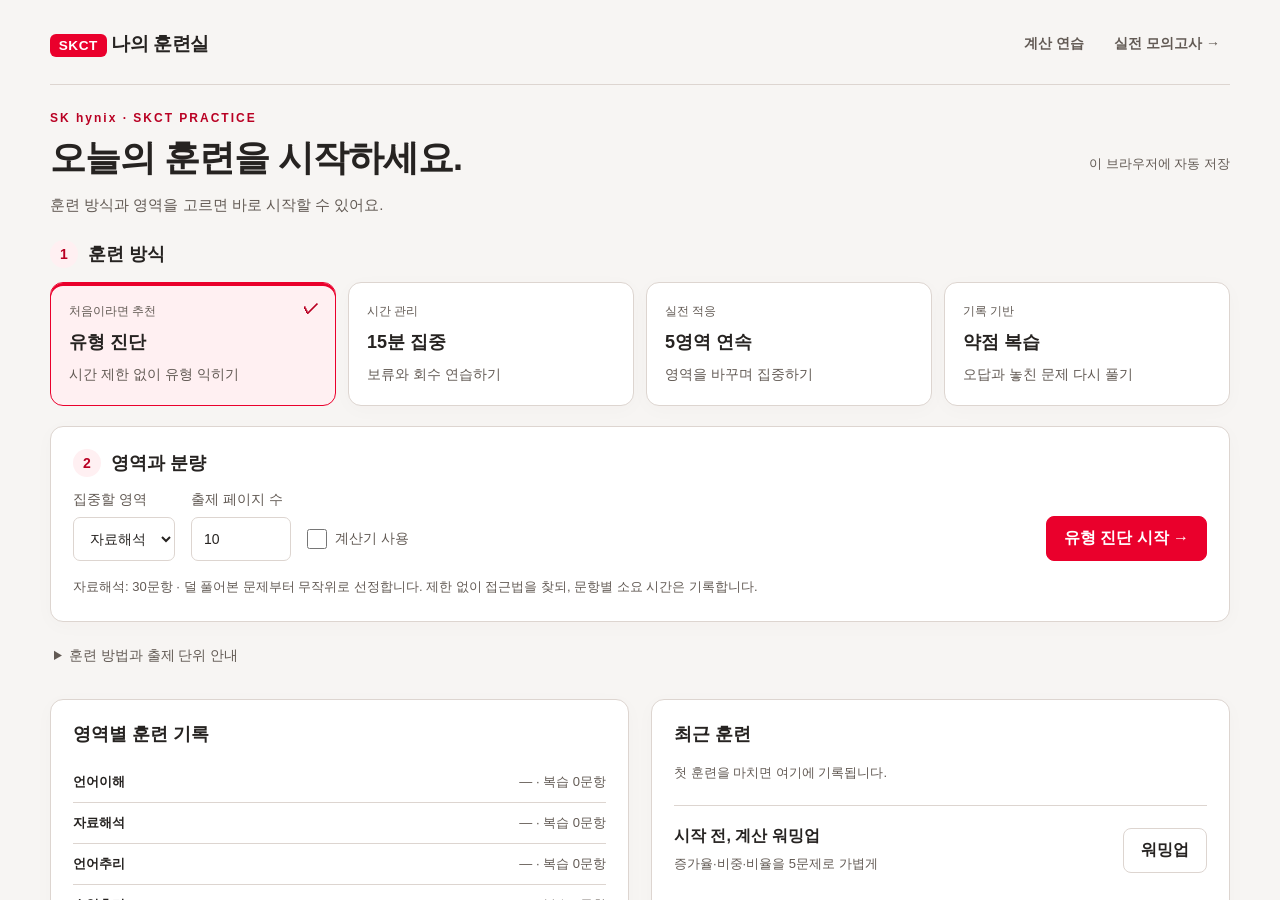
==== commit 190f2efc: "Improve training entry, mobile reading workspace and keyboard usability" ====
--- a/index.html
+++ b/index.html
@@ -2,18 +2,19 @@
 <html lang="ko">
 <head>
   <meta charset="UTF-8">
-  <meta name="viewport" content="width=device-width, initial-scale=1.0, maximum-scale=1.0, user-scalable=no, viewport-fit=cover">
+  <meta name="viewport" content="width=device-width, initial-scale=1.0, viewport-fit=cover">
   <meta name="mobile-web-app-capable" content="yes">
   <meta name="apple-mobile-web-app-capable" content="yes">
   <meta name="apple-mobile-web-app-status-bar-style" content="default">
   <meta name="apple-mobile-web-app-title" content="SKCT 훈련실">
   <title>SKCT 훈련실 · 진단부터 시간 전략까지</title>
   <meta name="description" content="SKCT 유형 진단, 15분 집중 훈련, 문항별 풀이시간 기록과 보류·회수·오답 복습">
-  <link rel="stylesheet" href="style.css?v=20260920_hynix1">
-  <link rel="stylesheet" href="training.css?v=20260920_hynix1">
-  <link rel="stylesheet" href="question-text.css?v=20260920_hynix1">
+  <link rel="stylesheet" href="style.css?v=20260920_ux1">
+  <link rel="stylesheet" href="training.css?v=20260920_ux1">
+  <link rel="stylesheet" href="question-text.css?v=20260920_ux1">
   <meta name="theme-color" content="#EA002C">
-  <link rel="stylesheet" href="hynix-theme.css?v=20260920_hynix1">
+  <link rel="stylesheet" href="hynix-theme.css?v=20260920_ux1">
+  <link rel="stylesheet" href="usability.css?v=20260920_ux1">
 </head>
 <body>
   <div id="app-container">
@@ -55,17 +56,17 @@
 
         <button id="flag-btn" class="header-action-btn flag-btn" title="나중에 다시 볼 문제로 표시">
           <span class="flag-icon">★</span>
-          <span class="flag-text">검토 표시</span>
+          <span class="flag-text">검토</span>
         </button>
 
         <button id="omr-drawer-toggle" class="header-action-btn omr-toggle-btn">
           <span class="omr-icon">📋</span>
-          <span>OMR 현황 (<span id="omr-answered-count">0</span>/<span id="omr-total-count">48</span>)</span>
+          <span>답안 (<span id="omr-answered-count">0</span>/<span id="omr-total-count">48</span>)</span>
         </button>
 
         <button id="submit-exam-btn" class="header-action-btn submit-btn">
           <span class="submit-icon">✅</span>
-          <span>제출 및 자동 채점</span>
+          <span>채점하기</span>
         </button>
       </div>
     </header>
@@ -81,11 +82,11 @@
           </div>
 
           <div class="q-zoom-controls">
-            <button id="zoom-out-btn" class="zoom-btn" title="축소">－</button>
-            <span id="zoom-level-text">100%</span>
-            <button id="zoom-in-btn" class="zoom-btn" title="확대">＋</button>
-            <button id="zoom-fit-width" class="zoom-btn text-btn">너비 맞춤</button>
-            <button id="zoom-fit-page" class="zoom-btn text-btn">원래 크기</button>
+            <button id="zoom-out-btn" class="zoom-btn" title="글자 작게" aria-label="글자 작게">－</button>
+            <span id="zoom-level-text" aria-live="polite">100%</span>
+            <button id="zoom-in-btn" class="zoom-btn" title="글자 크게" aria-label="글자 크게">＋</button>
+            <button id="zoom-fit-width" class="zoom-btn text-btn">기본 크기</button>
+            <button id="zoom-fit-page" hidden class="zoom-btn text-btn">원래 크기</button>
           </div>
 
           <div class="review-status-tag" id="review-status-tag" style="display: none;">
@@ -309,13 +310,13 @@
       <div class="omr-legend">
         <span class="legend-item"><span class="legend-dot answered"></span> 마킹 완료</span>
         <span class="legend-item"><span class="legend-dot unanswered"></span> 미응답</span>
-        <span class="legend-item"><span class="legend-dot flagged"></span> 검토 표시</span>
+        <span class="legend-item"><span class="legend-dot flagged"></span> 검토</span>
       </div>
       <div id="omr-grid" class="omr-grid">
         <!-- Populated via JS -->
       </div>
       <div class="omr-drawer-footer">
-        <button id="omr-submit-btn" class="btn-primary">시험 제출 및 자동 채점</button>
+        <button id="omr-submit-btn" class="btn-primary">시험 채점하기</button>
       </div>
     </div>
 
@@ -405,15 +406,16 @@
   </div>
 
   <!-- Load Dataset -->
-  <script src="data/skct_data.js?v=20260920_hynix1"></script>
-  <script src="data/question-bank.js?v=20260920_hynix1"></script>
-  <script src="question-bank-core.js?v=20260920_hynix1"></script>
-  <script src="question-text.js?v=20260920_hynix1"></script>
+  <script src="data/skct_data.js?v=20260920_ux1"></script>
+  <script src="data/question-bank.js?v=20260920_ux1"></script>
+  <script src="question-bank-core.js?v=20260920_ux1"></script>
+  <script src="question-text.js?v=20260920_ux1"></script>
   <!-- Load App Logic -->
-  <script src="training-core.js?v=20260920_hynix1"></script>
-  <script src="paint.js?v=20260920_hynix1"></script>
+  <script src="training-core.js?v=20260920_ux1"></script>
+  <script src="paint.js?v=20260920_ux1"></script>
   <!-- Load Fullscreen Controller -->
-  <script src="fullscreen.js?v=20260920_hynix1"></script>
-  <script src="training.js?v=20260920_hynix1"></script>
+  <script src="fullscreen.js?v=20260920_ux1"></script>
+  <script src="training.js?v=20260920_ux1"></script>
+  <script src="ui-shell.js?v=20260920_ux1"></script>
 </body>
 </html>
--- a/usability.css
+++ b/usability.css
@@ -0,0 +1,174 @@
+/* Usability review: clear entry, reading-first workspace, accessible controls. */
+[hidden] { display:none !important; }
+button, input, select, textarea { font:inherit; }
+button, a, input, select, textarea { -webkit-tap-highlight-color:transparent; }
+button:focus-visible, a:focus-visible, input:focus-visible, select:focus-visible, textarea:focus-visible, summary:focus-visible { outline:3px solid var(--brand-ink); outline-offset:3px; }
+button:disabled { cursor:default; }
+.home { padding-top:22px; }
+.home-nav { margin-bottom:26px; padding-bottom:18px; }
+.home-mode-links a { color:var(--text-muted); min-height:44px; display:inline-flex; align-items:center; padding:6px 10px; font-weight:650; }
+.home-mode-links a:hover { color:var(--brand-ink); text-decoration:underline; }
+.home-hero { display:flex; justify-content:space-between; align-items:center; gap:24px; margin-bottom:22px; }
+.home-hero .eyebrow { margin-bottom:10px; }
+.home h1 { font-size:clamp(26px,3vw,36px); letter-spacing:-1px; margin-bottom:10px; word-break:keep-all; }
+.home h2 { font-size:18px; }
+.home-hero p { font-size:15px; }
+.home-hero #storage-status { flex-shrink:0; }
+.step-title { display:flex; align-items:center; gap:10px; margin-bottom:14px; font-weight:750; }
+.step-title>span { background:var(--brand-soft); color:var(--brand-ink); border-radius:50%; display:inline-grid; place-items:center; width:28px; height:28px; font-size:14px; }
+.mode-grid { grid-template-columns:repeat(4,minmax(0,1fr)); margin:0 0 20px; }
+.mode-card { min-height:124px; padding:18px; position:relative; }
+.mode-card small { font-size:12px; letter-spacing:0; margin-bottom:10px; }
+.mode-card b { font-size:18px; padding-right:22px; }
+.mode-card span { font-size:14px; line-height:1.6; word-break:keep-all; }
+.mode-card[aria-pressed=true]::after { content:'✓'; position:absolute; right:16px; top:16px; color:var(--brand-ink); font-weight:800; }
+.setup { padding:22px; }
+.setup-fields { gap:16px; }
+.setup label { font-size:14px; }
+.setup input, .setup select { min-height:44px; }
+.setup input[type=checkbox] { min-height:20px; width:20px; }
+.setup-note { font-size:13px; line-height:1.7; }
+.setup-note:empty, .notice:empty { display:none; }
+.training-help { padding:16px 4px; color:var(--text-muted); font-size:14px; line-height:1.8; }
+.training-help summary { cursor:pointer; width:fit-content; padding:5px 0; }
+.training-help p { margin-top:10px; }
+.home-bottom { margin:10px 0 24px; }
+.warmup-row { display:flex; gap:16px; justify-content:space-between; align-items:center; padding-top:20px; margin-top:20px; border-top:1px solid var(--border-color); }
+.warmup-row p { font-size:13px; margin-top:6px; }
+.warmup-row button { flex-shrink:0; }
+.home-links { padding:20px 0 28px; align-items:center; border-top:1px solid var(--border-color); }
+.home-links .action { background:transparent; font-size:13px; min-height:44px; }
+#recent-sessions .stats-row { width:100%; margin-bottom:8px; line-height:1.6; }
+/* Keep columns inside the available content box, including the scroll bar. */
+#app-container, #workspace, #calc-app { width:100%; }
+#workspace { min-height:0; }
+#main-header { gap:12px; }
+.header-left, .header-right { flex-wrap:wrap; }
+.header-left, .header-center, .header-right { min-width:0; }
+.header-action-btn, .action, .nav-btn { min-height:40px; }
+#question-panel { min-width:0; }
+#side-panel { min-width:0; }
+#q-viewport { min-width:0; min-height:0; overscroll-behavior:contain; }
+#q-image-container { flex-shrink:0; }
+.q-zoom-controls { flex-shrink:0; }
+.zoom-btn { min-width:36px; min-height:36px; }
+#zoom-fit-page { display:none; }
+.tools-toggle { min-height:36px; border:1px solid var(--border-light); border-radius:8px; background:#fff; color:var(--text-main); padding:6px 12px; font-size:13px; font-weight:650; cursor:pointer; }
+.tools-toggle[aria-expanded=true] { color:var(--brand-ink); border-color:var(--sk-red); background:var(--brand-soft); }
+.tools-heading { display:flex; justify-content:space-between; align-items:center; padding:10px 14px; border-bottom:1px solid var(--border-color); background:#fff; }
+.tools-heading h2 { font-size:14px; }
+.tools-close { min-width:44px; min-height:40px; border:0; border-radius:6px; background:var(--bg-card-alt); color:var(--text-main); cursor:pointer; }
+.tools-backdrop { display:none; }
+.text-question-list { font-size:calc(var(--text-size) * var(--reading-scale,1)); }
+.text-option[aria-pressed=true] .text-option-number::after { content:'✓'; display:block; font-size:12px; text-align:center; line-height:1.2; }
+.text-answer-label { align-self:center; }
+.text-source { font-size:12px; }
+#q-footer { background:#fff; }
+.text-question-card { box-shadow:0 2px 10px #44271906; }
+.modal-card { max-height:90dvh; overflow:auto; }
+.close-btn, .timer-btn { min-width:36px; min-height:36px; }
+/* Reading area stays in view; secondary tools open only when needed. */
+@media(max-width:800px) {
+ .home { padding:16px; }
+ .home-nav { gap:6px; margin-bottom:18px; padding-bottom:12px; align-items:center; }
+ .home-brand { font-size:17px; }
+ .home-mode-links { width:auto; gap:0; }
+ .home-mode-links a { font-size:13px; padding:4px 8px; }
+ .home-hero { margin-bottom:18px; }
+ .home-hero #storage-status { display:none; }
+ .home-hero p { font-size:14px; }
+ .home-hero .eyebrow { font-size:11px; letter-spacing:1px; }
+ .mode-grid { grid-template-columns:repeat(2,minmax(0,1fr)); gap:10px; margin-bottom:18px; }
+ .mode-card { min-height:100px; padding:14px; }
+ .mode-card b { font-size:16px; margin-bottom:5px; }
+ .mode-card small { font-size:11px; margin-bottom:6px; }
+ .mode-card span { font-size:13px; }
+ .mode-card[aria-pressed=true]::after { top:12px; right:10px; }
+ .setup { padding:16px; }
+ .setup-fields { display:grid; grid-template-columns:minmax(0,1fr) minmax(0,1fr); gap:12px; align-items:end; }
+ .setup-fields>* { min-width:0; }
+ .setup input[type=number], .setup select { width:100%; }
+ .setup label { font-size:13px; }
+ .setup .primary { grid-column:1/-1; min-height:48px; width:100%; margin:0; }
+ .setup .check-label { padding:0; min-height:32px; }
+ .setup-fields #minutes-label { grid-column:1; }
+ .step-title { font-size:16px; margin-bottom:12px; }
+ .resume-banner { padding:12px 14px; margin:14px 0; font-size:14px; }
+ .home-bottom { grid-template-columns:1fr; gap:16px; }
+ #app-container { height:100dvh; overflow:hidden; }
+ #main-header { display:grid; grid-template-columns:minmax(0,1fr) auto; padding:8px 12px; gap:6px 10px; min-height:0; flex-shrink:0; }
+ .header-left { gap:8px; }
+ .header-left .logo-area, .header-left .back-training-btn, #main-header .fullscreen-btn { display:none; }
+ .header-left .section-selector-wrapper { flex:1; min-width:0; }
+ .section-selector-wrapper select { width:100%; min-width:0; max-width:100%; padding:10px 6px; font-size:12px; }
+ .header-center { margin:0; gap:4px; }
+ .q-progress-badge { display:none; }
+ .timer-card { padding:2px 6px; gap:4px; }
+ .timer-digits { font-size:14px; }
+ .timer-icon, #timer-reset-btn { display:none; }
+ .timer-btn { min-width:30px; min-height:32px; }
+ .header-right { grid-column:1/-1; display:flex; justify-content:flex-end; gap:8px; }
+ .header-action-btn { padding:6px 10px; font-size:12px; min-height:36px; }
+ .header-action-btn>span:first-child:not(:last-child) { display:none; }
+ .exam-mode-bar { display:none; }
+ #workspace { flex:1 1 0; display:flex; flex-direction:row; min-height:0; height:auto; overflow:hidden; }
+ #question-panel { flex:1; width:100%; height:100%; min-height:0; max-width:none; border-right:0; }
+ #q-viewport { flex:1 1 0; padding:12px; overflow:auto; }
+ .q-top-bar { gap:6px; padding:6px 12px; min-height:0; }
+ .q-category-tag { font-size:12px; flex:1 1 60%; }
+ .q-zoom-controls { gap:0; padding:0 2px; }
+ .zoom-btn { min-width:32px; min-height:32px; }
+ .zoom-btn.text-btn { font-size:11px; }
+ .tools-toggle { min-height:34px; margin-left:auto; }
+ .text-question-card { padding:22px 18px; }
+ .coach { flex-shrink:0; padding:6px 12px; gap:6px 10px; font-size:12px; }
+ .coach .coach-message { display:none; }
+ .coach button { padding:6px 8px; min-height:32px; }
+ #q-footer { padding:8px 12px; min-height:56px; gap:6px; flex-wrap:nowrap; }
+ #q-footer .omr-options-bar { display:none; }
+ #q-footer .q-nav-actions { margin:0; width:100%; justify-content:space-between; gap:10px; }
+ #q-footer .nav-btn { min-height:42px; padding:9px 14px; }
+ .manual-answer { max-height:96px; overflow:auto; font-size:12px; }
+ #q-footer:has(.manual-answer:not([hidden])) { flex-wrap:wrap; }
+ .opt-key { display:none; }
+ #side-panel:not([hidden]) { position:fixed; inset:auto 0 0; height:min(76dvh,660px); width:100%; max-width:none; background:#fff; z-index:70; border-radius:16px 16px 0 0; box-shadow:0 -8px 40px #26232130; padding-bottom:env(safe-area-inset-bottom); }
+ #side-panel .side-half { min-height:0; height:auto; flex:1 1 0; }
+ #side-panel .tools-heading { flex-shrink:0; }
+ #side-panel .notepad-body { min-height:0; }
+ .tools-backdrop:not([hidden]) { display:block; position:fixed; inset:0; background:#26232140; z-index:65; }
+ #side-panel .review-form { max-height:130px; overflow:auto; }
+ .omr-flyout { width:min(100%,400px); }
+ .modal-card { width:calc(100% - 24px); max-height:90dvh; }
+ .modal-header { padding:16px; }
+ .score-summary-grid { grid-template-columns:repeat(2,minmax(0,1fr)); }
+}
+@media(prefers-reduced-motion:reduce) {
+ *, *::before, *::after { animation-duration:.01ms !important; transition-duration:.01ms !important; scroll-behavior:auto !important; }
+}
+.text-flow .text-paragraph { white-space:normal; }
+.modal-overlay { background:#26232166; }
+@media(max-width:800px) {
+ .header-left .back-training-btn { display:inline-flex; min-height:36px; padding:6px 8px; font-size:12px; white-space:nowrap; }
+}
+/* A single scroll container for results/solutions prevents crushed filters and nested scroll traps. */
+.modal-card:not(.drill-body) { display:block; overflow:auto; }
+.modal-header { position:sticky; top:0; z-index:2; background:#fff; gap:12px; }
+.modal-header h2 { min-width:0; word-break:keep-all; }
+.modal-header .close-btn { flex-shrink:0; }
+.score-review-grid, .sol-modal-body { overflow:visible; max-height:none; }
+.review-filter-bar { flex-wrap:wrap; }
+.filter-title { flex:1 0 100%; }
+.filter-btn { white-space:nowrap; min-height:40px; }
+.modal-footer { flex-wrap:wrap; gap:10px; }
+.modal-footer>button, .modal-footer>a { min-height:44px; white-space:normal; word-break:keep-all; }
+@media(max-width:800px) {
+ .review-filter-bar, .score-review-grid, .score-summary-grid { padding:16px; }
+ .report-insight { margin:16px; }
+ .modal-header h2 { font-size:18px; }
+ .modal-footer { padding:16px; }
+ .modal-footer>button, .modal-footer>a { flex:1 1 130px; }
+}
+.text-selection-status { display:flex; align-items:center; justify-content:space-between; gap:12px; padding-top:14px; font-size:14px; color:var(--brand-ink); }
+.text-clear-answer { min-height:40px; padding:8px 12px; border:1px solid var(--border-color); border-radius:8px; color:var(--text-muted); background:#fff; cursor:pointer; }
+/* The text solution already includes its bound answer and source details. */
+.sol-modal-body:has(#solution-text) .sol-correct-answer-banner { display:none; }
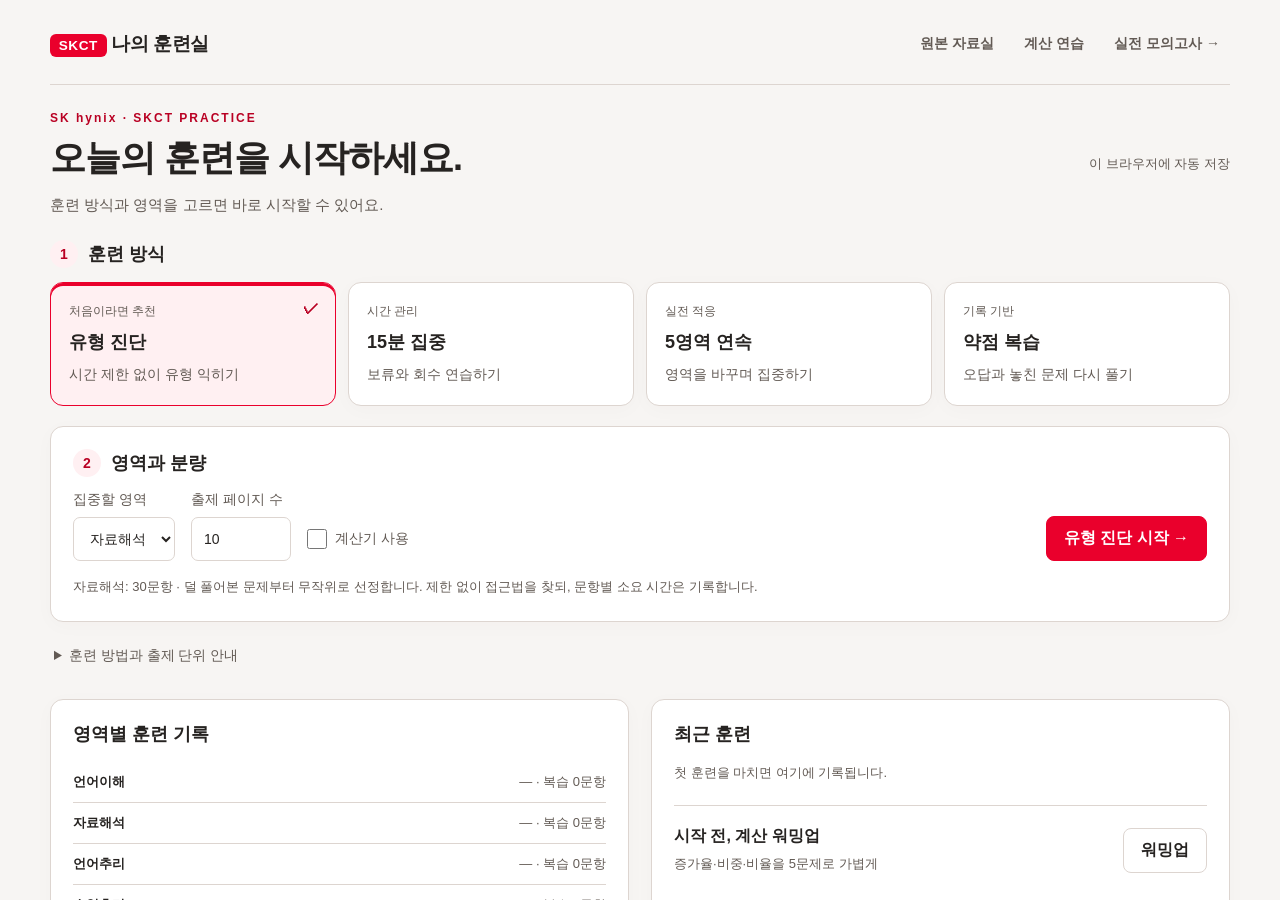
==== commit 644702e8: "Unify reading typography and move original documents into a source library" ====
--- a/index.html
+++ b/index.html
@@ -9,12 +9,12 @@
   <meta name="apple-mobile-web-app-title" content="SKCT 훈련실">
   <title>SKCT 훈련실 · 진단부터 시간 전략까지</title>
   <meta name="description" content="SKCT 유형 진단, 15분 집중 훈련, 문항별 풀이시간 기록과 보류·회수·오답 복습">
-  <link rel="stylesheet" href="style.css?v=20260920_ux1">
-  <link rel="stylesheet" href="training.css?v=20260920_ux1">
-  <link rel="stylesheet" href="question-text.css?v=20260920_ux1">
+  <link rel="stylesheet" href="style.css?v=20260921_reading1">
+  <link rel="stylesheet" href="training.css?v=20260921_reading1">
+  <link rel="stylesheet" href="question-text.css?v=20260921_reading1">
   <meta name="theme-color" content="#EA002C">
-  <link rel="stylesheet" href="hynix-theme.css?v=20260920_ux1">
-  <link rel="stylesheet" href="usability.css?v=20260920_ux1">
+  <link rel="stylesheet" href="hynix-theme.css?v=20260921_reading1">
+  <link rel="stylesheet" href="usability.css?v=20260921_reading1">
 </head>
 <body>
   <div id="app-container">
@@ -97,7 +97,7 @@
         <!-- Question Viewport -->
         <div id="q-viewport" class="q-viewport">
           <div id="q-image-container" class="q-image-container">
-            <img id="question-image" src="" alt="SKCT 문제 이미지" loading="eager">
+            <img id="question-image" hidden alt="">
           </div>
         </div>
 
@@ -406,16 +406,16 @@
   </div>
 
   <!-- Load Dataset -->
-  <script src="data/skct_data.js?v=20260920_ux1"></script>
-  <script src="data/question-bank.js?v=20260920_ux1"></script>
-  <script src="question-bank-core.js?v=20260920_ux1"></script>
-  <script src="question-text.js?v=20260920_ux1"></script>
+  <script src="data/skct_data.js?v=20260921_reading1"></script>
+  <script src="data/question-bank.js?v=20260921_reading1"></script>
+  <script src="question-bank-core.js?v=20260921_reading1"></script>
+  <script src="text-layout-core.js?v=20260921_reading1"></script><script src="question-text.js?v=20260921_reading1"></script>
   <!-- Load App Logic -->
-  <script src="training-core.js?v=20260920_ux1"></script>
-  <script src="paint.js?v=20260920_ux1"></script>
+  <script src="training-core.js?v=20260921_reading1"></script>
+  <script src="paint.js?v=20260921_reading1"></script>
   <!-- Load Fullscreen Controller -->
-  <script src="fullscreen.js?v=20260920_ux1"></script>
-  <script src="training.js?v=20260920_ux1"></script>
-  <script src="ui-shell.js?v=20260920_ux1"></script>
+  <script src="fullscreen.js?v=20260921_reading1"></script>
+  <script src="training.js?v=20260921_reading1"></script>
+  <script src="ui-shell.js?v=20260921_reading1"></script>
 </body>
 </html>
--- a/question-text.css
+++ b/question-text.css
@@ -1,20 +1,23 @@
 #question-image[hidden],#solution-image[hidden]{display:none!important}
-.text-question-list{color:#202d3d;text-align:left;--text-size:18px;font-size:var(--text-size)}
-.text-question-card{background:#fff;border:1px solid #dce3eb;border-radius:14px;padding:36px 40px;margin-bottom:28px;box-shadow:0 3px 14px #1d2c4010}
+.text-question-list{color:#202d3d;text-align:left;--text-size:18px;font-size:calc(var(--text-size) * var(--reading-scale,1));word-break:keep-all;overflow-wrap:normal;hyphens:none}
+.text-question-card{background:#fff;border:1px solid #dce3eb;border-radius:14px;padding:36px 40px;overflow-x:auto;margin-bottom:28px;box-shadow:0 3px 14px #1d2c4010}
 .text-question-meta{display:flex;gap:12px;align-items:center;justify-content:space-between;margin-bottom:24px;padding-bottom:16px;border-bottom:1px solid #edf0f4;font-size:14px;line-height:1.6;color:#56677b}
 .text-number{font-weight:750;color:#24634e}.text-source{white-space:nowrap}
-.text-stem{font-size:1.1em;line-height:1.85;letter-spacing:.01em;margin:0 0 28px;font-weight:750;word-break:keep-all;overflow-wrap:anywhere}
-.text-prose{line-height:2;letter-spacing:.015em;word-break:keep-all;overflow-wrap:anywhere;margin:18px 0 30px}
-.text-paragraph{white-space:pre-line;margin:0}.text-paragraph+.text-paragraph{margin-top:1.1em}
-.text-passage{background:#f4f7fa;border-left:3px solid #819eaf;padding:24px 28px;margin-bottom:32px;border-radius:0 10px 10px 0}.text-passage h3{font-size:.9em;margin:0;color:#42586b}.text-passage .text-prose{margin:16px 0 0}
+.text-stem{font-size:1em;line-height:1.85;letter-spacing:.01em;margin:0 0 28px;font-weight:750;word-break:keep-all;overflow-wrap:normal}
+.text-prose{line-height:2;letter-spacing:.015em;word-break:keep-all;overflow-wrap:normal;margin:18px 0 30px}
+.text-paragraph{white-space:normal;margin:0}.text-paragraph+.text-paragraph{margin-top:1.1em}
+.text-passage{background:#f4f7fa;border-left:3px solid #819eaf;padding:24px 28px;margin-bottom:32px;border-radius:0 10px 10px 0}.text-passage h3{font-size:1em;margin:0;color:#42586b}.text-passage .text-prose{margin:16px 0 0}
 .text-options{display:grid;gap:14px;margin-top:28px}
 .text-option{position:relative;display:flex;align-items:flex-start;gap:14px;border:2px solid #dbe2e9;background:white;border-radius:10px;padding:16px 20px;color:#253346;text-align:left;font:inherit;line-height:1.85;letter-spacing:.01em;cursor:pointer;width:100%;box-sizing:border-box}
 .text-option:hover:not(:disabled){background:#f3f7f5;border-color:#7aad97}.text-option[aria-pressed=true]{border-color:#227554;background:#eff8f3}
 .text-option:focus-visible{outline:3px solid #759ff8;outline-offset:2px}.text-option:disabled{opacity:1;cursor:default}
-.text-option-number{font-weight:700;flex:none}.text-option-copy{white-space:pre-line;word-break:keep-all;overflow-wrap:anywhere;min-width:0}.text-option.is-correct{border-color:#188b59;background:#ebf9f0}.text-option.is-wrong{border-color:#cd534e;background:#fff0ee}
-.text-answer-label{font-size:13px;color:#167749;margin-left:auto;white-space:nowrap}.bound-answer{color:#136d48;background:#eff8f3;border-radius:10px;padding:16px 20px;margin:0 0 26px;font-weight:750;white-space:pre-line;line-height:1.9;overflow-wrap:anywhere}
+.text-option-number{font-weight:700;flex:none}.text-option-copy{white-space:normal;word-break:keep-all;overflow-wrap:normal;min-width:0}.text-option.is-correct{border-color:#188b59;background:#ebf9f0}.text-option.is-wrong{border-color:#cd534e;background:#fff0ee}
+.text-answer-label{font-size:13px;color:#167749;margin-left:auto;white-space:nowrap}.bound-answer{color:#136d48;background:#eff8f3;border-radius:10px;padding:16px 20px;margin:0 0 26px;font-weight:750;white-space:normal;line-height:1.9;overflow-wrap:normal}
 .text-figure{width:100%;overflow:auto;margin:20px 0 28px;background:white;letter-spacing:normal;line-height:normal}.text-figure svg{display:block;width:100%;height:auto;min-width:340px;user-select:text}.text-option .text-figure{width:90px;flex:none;margin:0 0 0 auto}.text-option .text-figure svg{min-width:0}
-.text-table-wrap{overflow-x:auto;margin:24px 0}.text-data-table{width:100%;border-collapse:collapse;font-size:.92em;line-height:1.7;white-space:nowrap;font-variant-numeric:tabular-nums}.text-data-table caption{text-align:left;font-weight:700;margin-bottom:12px;white-space:normal}.text-data-table th,.text-data-table td{padding:12px 14px;border:1px solid #cfd9e2;text-align:right}.text-data-table th{background:#edf3f6}.text-data-table td:first-child,.text-data-table th:first-child{text-align:left}
-.text-source-note{font-size:14px;line-height:1.85;color:#536478;white-space:pre-line;margin:18px 0}.text-original{padding:16px 20px;background:#f3f6f8;border:1px solid #dce3eb;border-radius:10px;font-size:14px;line-height:1.7;margin:20px 0;color:#435870}.text-original summary{cursor:pointer}.text-original img{display:block;width:100%;height:auto;margin-top:18px}
+.text-table-wrap{overflow-x:auto;margin:24px 0}.text-data-table{width:100%;border-collapse:collapse;font-size:1em;line-height:1.7;white-space:nowrap;font-variant-numeric:tabular-nums}.text-data-table caption{text-align:left;font-weight:700;margin-bottom:12px;white-space:normal}.text-data-table th,.text-data-table td{padding:12px 14px;border:1px solid #cfd9e2;text-align:right}.text-data-table th{background:#edf3f6}.text-data-table td:first-child,.text-data-table th:first-child{text-align:left}
+.text-source-note{font-size:14px;line-height:1.85;color:#536478;white-space:normal;margin:18px 0}.text-original{padding:16px 20px;background:#f3f6f8;border:1px solid #dce3eb;border-radius:10px;font-size:14px;line-height:1.7;margin:20px 0;color:#435870}.text-original summary{cursor:pointer}.text-original img{display:block;width:100%;height:auto;margin-top:18px}
 .sol-modal-body .text-question-card{box-shadow:none}.q-image-container:has(.text-question-list){background:transparent;box-shadow:none}
-@media(max-width:650px){.text-question-card{padding:24px 18px;border-radius:10px;margin-bottom:22px}.text-question-list{--text-size:17px}.text-question-meta{flex-wrap:wrap;margin-bottom:20px;padding-bottom:12px;font-size:13px}.text-stem{line-height:1.8;margin-bottom:24px}.text-prose{line-height:1.95;letter-spacing:.01em}.text-passage{padding:20px 16px}.text-options{gap:12px;margin-top:24px}.text-option{padding:14px 12px;gap:10px}.text-option .text-figure{width:64px}.text-data-table th,.text-data-table td{padding:10px 12px}.bound-answer{padding:14px 16px}}
+@media(max-width:650px){.text-question-card{padding:24px 18px;border-radius:10px;margin-bottom:22px}.text-question-list{--text-size:18px}.text-question-meta{flex-wrap:wrap;margin-bottom:20px;padding-bottom:12px;font-size:13px}.text-stem{line-height:1.8;margin-bottom:24px}.text-prose{line-height:1.95;letter-spacing:.01em}.text-passage{padding:20px 16px}.text-options{gap:12px;margin-top:24px}.text-option{padding:14px 12px;gap:10px}.text-option .text-figure{width:64px}.text-data-table th,.text-data-table td{padding:10px 12px}.bound-answer{padding:14px 16px}}
+
+.text-stem,.text-prose,.text-option,.bound-answer{font-size:1em;line-height:1.9;letter-spacing:.01em;word-break:keep-all;overflow-wrap:normal;hyphens:none}
+.text-paragraph{white-space:normal}.text-option-copy{flex:1}.text-answer-label{flex:none}
--- a/usability.css
+++ b/usability.css
@@ -172,3 +172,6 @@
 .text-clear-answer { min-height:40px; padding:8px 12px; border:1px solid var(--border-color); border-radius:8px; color:var(--text-muted); background:#fff; cursor:pointer; }
 /* The text solution already includes its bound answer and source details. */
 .sol-modal-body:has(#solution-text) .sol-correct-answer-banner { display:none; }
+.source-library-link,.tools-source-link{color:var(--brand-ink);text-decoration:none;background:#fff;border:1px solid var(--border-color);border-radius:8px}
+.tools-source-link{margin:8px 12px;padding:8px 12px;min-height:40px;font-size:14px;flex-shrink:0}
+.source-library-link:hover,.tools-source-link:hover{background:var(--brand-soft)}
